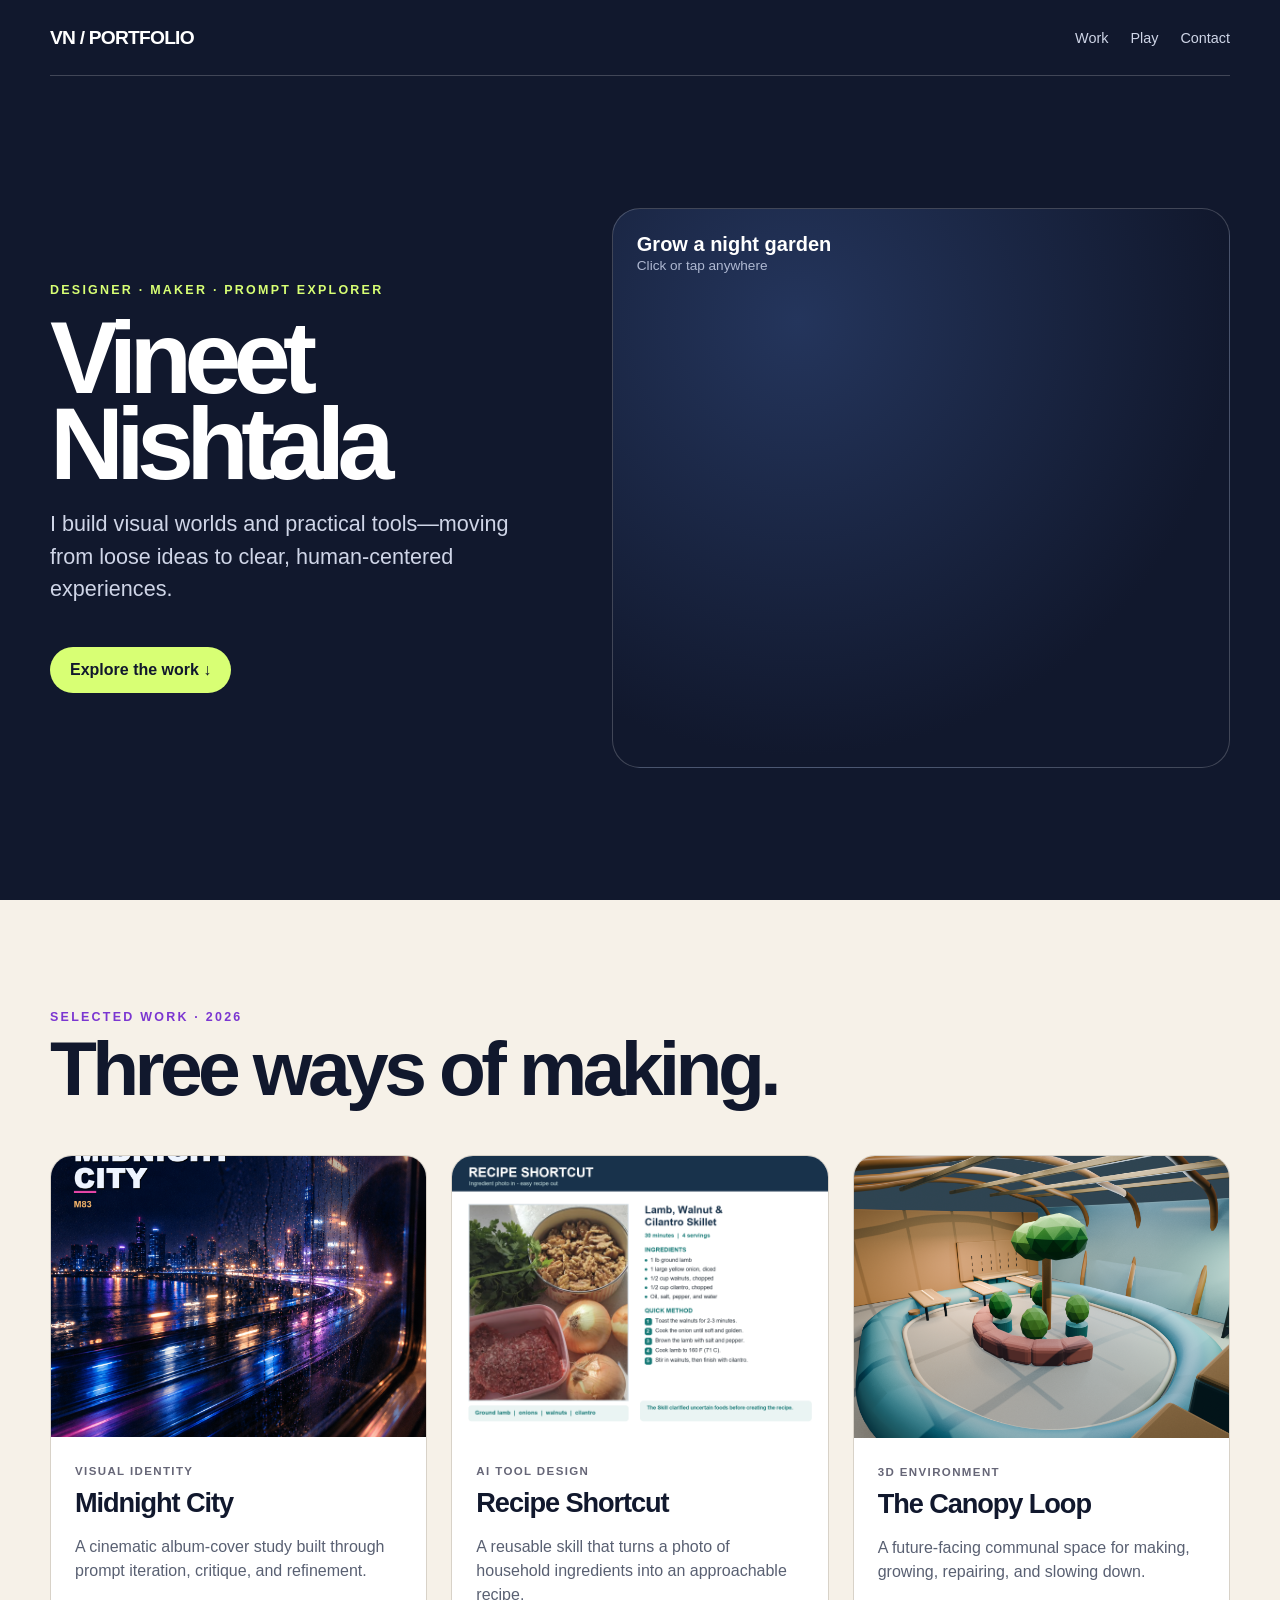
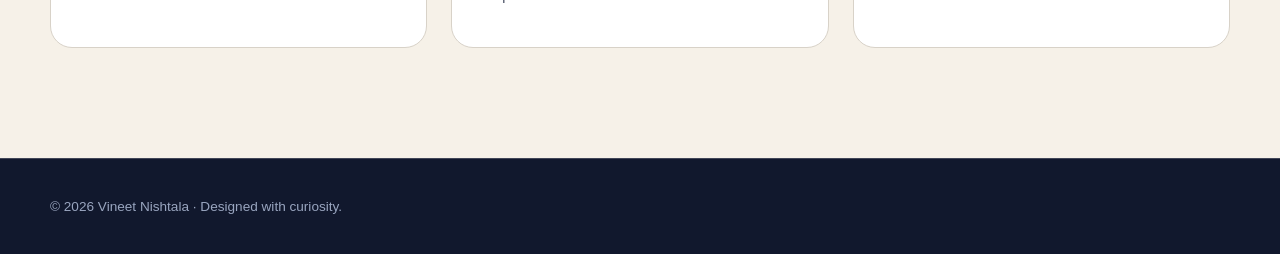
==== index.html @ fb7e88f9 "Build design portfolio" ====
<!doctype html><html lang="en"><head><meta charset="utf-8"><meta name="viewport" content="width=device-width,initial-scale=1"><meta name="description" content="Design portfolio of Vineet Nishtala"><title>Vineet Nishtala — Design Portfolio</title><link rel="stylesheet" href="styles.css"></head><body><header class="wrap nav"><a class="brand" href="index.html">VN / PORTFOLIO</a><nav class="navlinks" aria-label="Main navigation"><a href="#work">Work</a><a href="#play">Play</a><a href="mailto:vineetnishtala@gmail.com">Contact</a></nav></header><main><section class="wrap hero"><div><div class="eyebrow">Designer · Maker · Prompt Explorer</div><h1>Vineet<br>Nishtala</h1><p>I build visual worlds and practical tools—moving from loose ideas to clear, human-centered experiences.</p><a class="button" href="#work">Explore the work ↓</a></div><div id="play" class="draw" role="button" tabindex="0" aria-label="Interactive drawing area. Click or tap to grow colorful flowers."><div class="draw-copy"><strong>Grow a night garden</strong><span id="bloom-count">Click or tap anywhere</span></div></div></section><section id="work" class="section light"><div class="wrap"><div class="section-head"><div><div class="eyebrow" style="color:#7b36d1">Selected work · 2026</div><h2>Three ways of making.</h2></div></div><div class="projects"><a class="card" href="album.html"><img src="assets/album/final-cover.png" alt="Midnight City album cover"><div class="card-body"><span class="tag">Visual identity</span><h3>Midnight City</h3><p>A cinematic album-cover study built through prompt iteration, critique, and refinement.</p></div></a><a class="card" href="recipe.html"><img src="assets/recipe/recipe-shortcut-example.png" alt="Recipe Shortcut example output"><div class="card-body"><span class="tag">AI tool design</span><h3>Recipe Shortcut</h3><p>A reusable skill that turns a photo of household ingredients into an approachable recipe.</p></div></a><a class="card" href="environment.html"><img src="assets/environment/overall.png" alt="The Canopy Loop environment"><div class="card-body"><span class="tag">3D environment</span><h3>The Canopy Loop</h3><p>A future-facing communal space for making, growing, repairing, and slowing down.</p></div></a></div></div></section></main><footer class="footer"><div class="wrap">© 2026 Vineet Nishtala · Designed with curiosity.</div></footer><script src="script.js"></script></body></html>
---- styles.css ----
:root{--ink:#11182d;--paper:#f6f1e8;--lime:#d8ff74;--pink:#ff4fb8;--blue:#65c7ff;--teal:#55d6be;--line:rgba(255,255,255,.2)}*{box-sizing:border-box}html{scroll-behavior:smooth}body{margin:0;background:var(--ink);color:#fff;font-family:Arial,Helvetica,sans-serif}a{color:inherit}.wrap{width:min(1180px,calc(100% - 40px));margin:auto}.nav{height:76px;display:flex;align-items:center;justify-content:space-between;border-bottom:1px solid var(--line)}.brand{font-weight:900;letter-spacing:-.04em;text-decoration:none;font-size:1.2rem}.navlinks{display:flex;gap:22px}.navlinks a{text-decoration:none;color:#cfd5e7;font-size:.9rem}.navlinks a:hover,.navlinks a:focus{color:var(--lime)}.hero{min-height:calc(100vh - 76px);display:grid;grid-template-columns:.9fr 1.1fr;gap:56px;align-items:center;padding:70px 0}.eyebrow{text-transform:uppercase;letter-spacing:.18em;font-size:.78rem;color:var(--lime);font-weight:800}.hero h1,.case-hero h1{font-size:clamp(3.4rem,8vw,7.8rem);line-height:.84;letter-spacing:-.075em;margin:18px 0}.hero p,.lede{font-size:clamp(1rem,2vw,1.35rem);line-height:1.5;color:#cfd5e7;max-width:660px}.button{display:inline-flex;align-items:center;gap:10px;background:var(--lime);color:var(--ink);padding:14px 20px;border-radius:999px;text-decoration:none;font-weight:900;margin-top:20px}.button:hover{transform:translateY(-2px)}.draw{min-height:560px;border:1px solid var(--line);border-radius:28px;position:relative;overflow:hidden;background:radial-gradient(circle at 30% 20%,#24355c,#11182d 70%);touch-action:none;cursor:crosshair}.draw-copy{position:absolute;inset:24px auto auto 24px;z-index:4;pointer-events:none}.draw-copy strong{display:block;font-size:1.25rem}.draw-copy span{color:#aeb8d1;font-size:.85rem}.bloom{position:absolute;width:var(--size);height:var(--size);transform:translate(-50%,-50%);animation:pop .38s cubic-bezier(.2,1.8,.4,1)}.petal{position:absolute;width:42%;height:42%;left:29%;top:29%;background:var(--c);border-radius:var(--radius);transform:rotate(calc(var(--i)*60deg)) translateY(-63%);transform-origin:50% 113%;box-shadow:0 0 18px color-mix(in srgb,var(--c),transparent 35%)}.core{position:absolute;width:28%;height:28%;left:36%;top:36%;background:var(--core);border-radius:50%}@keyframes pop{from{scale:.1;opacity:0}to{scale:1;opacity:1}}.section{padding:110px 0}.section.light{background:var(--paper);color:var(--ink)}.section-head{display:flex;justify-content:space-between;align-items:end;margin-bottom:42px}.section h2{font-size:clamp(2.4rem,6vw,5rem);letter-spacing:-.06em;margin:0}.projects{display:grid;grid-template-columns:repeat(12,1fr);gap:24px}.card{grid-column:span 4;background:#fff;border:1px solid #d8d2c8;border-radius:22px;overflow:hidden;text-decoration:none;color:var(--ink);transition:.25s}.card:hover{transform:translateY(-7px);box-shadow:0 18px 40px #11182d18}.card img{width:100%;aspect-ratio:4/3;object-fit:cover;display:block}.card-body{padding:24px}.tag{font-size:.72rem;text-transform:uppercase;letter-spacing:.12em;font-weight:900;color:#667}.card h3{font-size:1.7rem;letter-spacing:-.04em;margin:8px 0}.card p{color:#596072;line-height:1.5}.case-hero{padding:90px 0 70px}.case-hero h1{font-size:clamp(3.6rem,9vw,8.5rem);max-width:1000px}.meta{display:flex;flex-wrap:wrap;gap:10px;margin-top:28px}.meta span{border:1px solid var(--line);padding:9px 13px;border-radius:999px;color:#cfd5e7}.feature{width:100%;border-radius:26px;display:block;max-height:860px;object-fit:cover}.article{background:var(--paper);color:var(--ink);padding:100px 0}.article-grid{display:grid;grid-template-columns:1fr 2fr;gap:70px;margin-bottom:90px}.article h2{font-size:clamp(2.1rem,5vw,4rem);letter-spacing:-.05em;margin:0}.article p{font-size:1.13rem;line-height:1.75;margin-top:0}.gallery{display:grid;grid-template-columns:repeat(2,1fr);gap:22px}.gallery figure{margin:0}.gallery img{width:100%;border-radius:18px;display:block}.gallery figcaption{font-size:.82rem;color:#6a7080;padding:10px 2px 24px}.download{display:flex;justify-content:space-between;align-items:center;background:var(--ink);color:#fff;border-radius:22px;padding:28px 32px;margin-top:40px}.download a{color:var(--lime);font-weight:900}.footer{padding:40px 0;color:#99a5bf;border-top:1px solid var(--line);font-size:.85rem}@media(max-width:800px){.wrap{width:min(100% - 24px,1180px)}.navlinks{gap:12px}.navlinks a:not(:last-child){display:none}.hero{grid-template-columns:1fr;padding:50px 0}.draw{min-height:430px}.projects{display:block}.card{display:block;margin-bottom:18px}.section{padding:75px 0}.section-head{display:block}.article{padding:70px 0}.article-grid{grid-template-columns:1fr;gap:24px;margin-bottom:65px}.gallery{grid-template-columns:1fr}.case-hero{padding:60px 0 45px}.download{align-items:flex-start;flex-direction:column;gap:12px}}
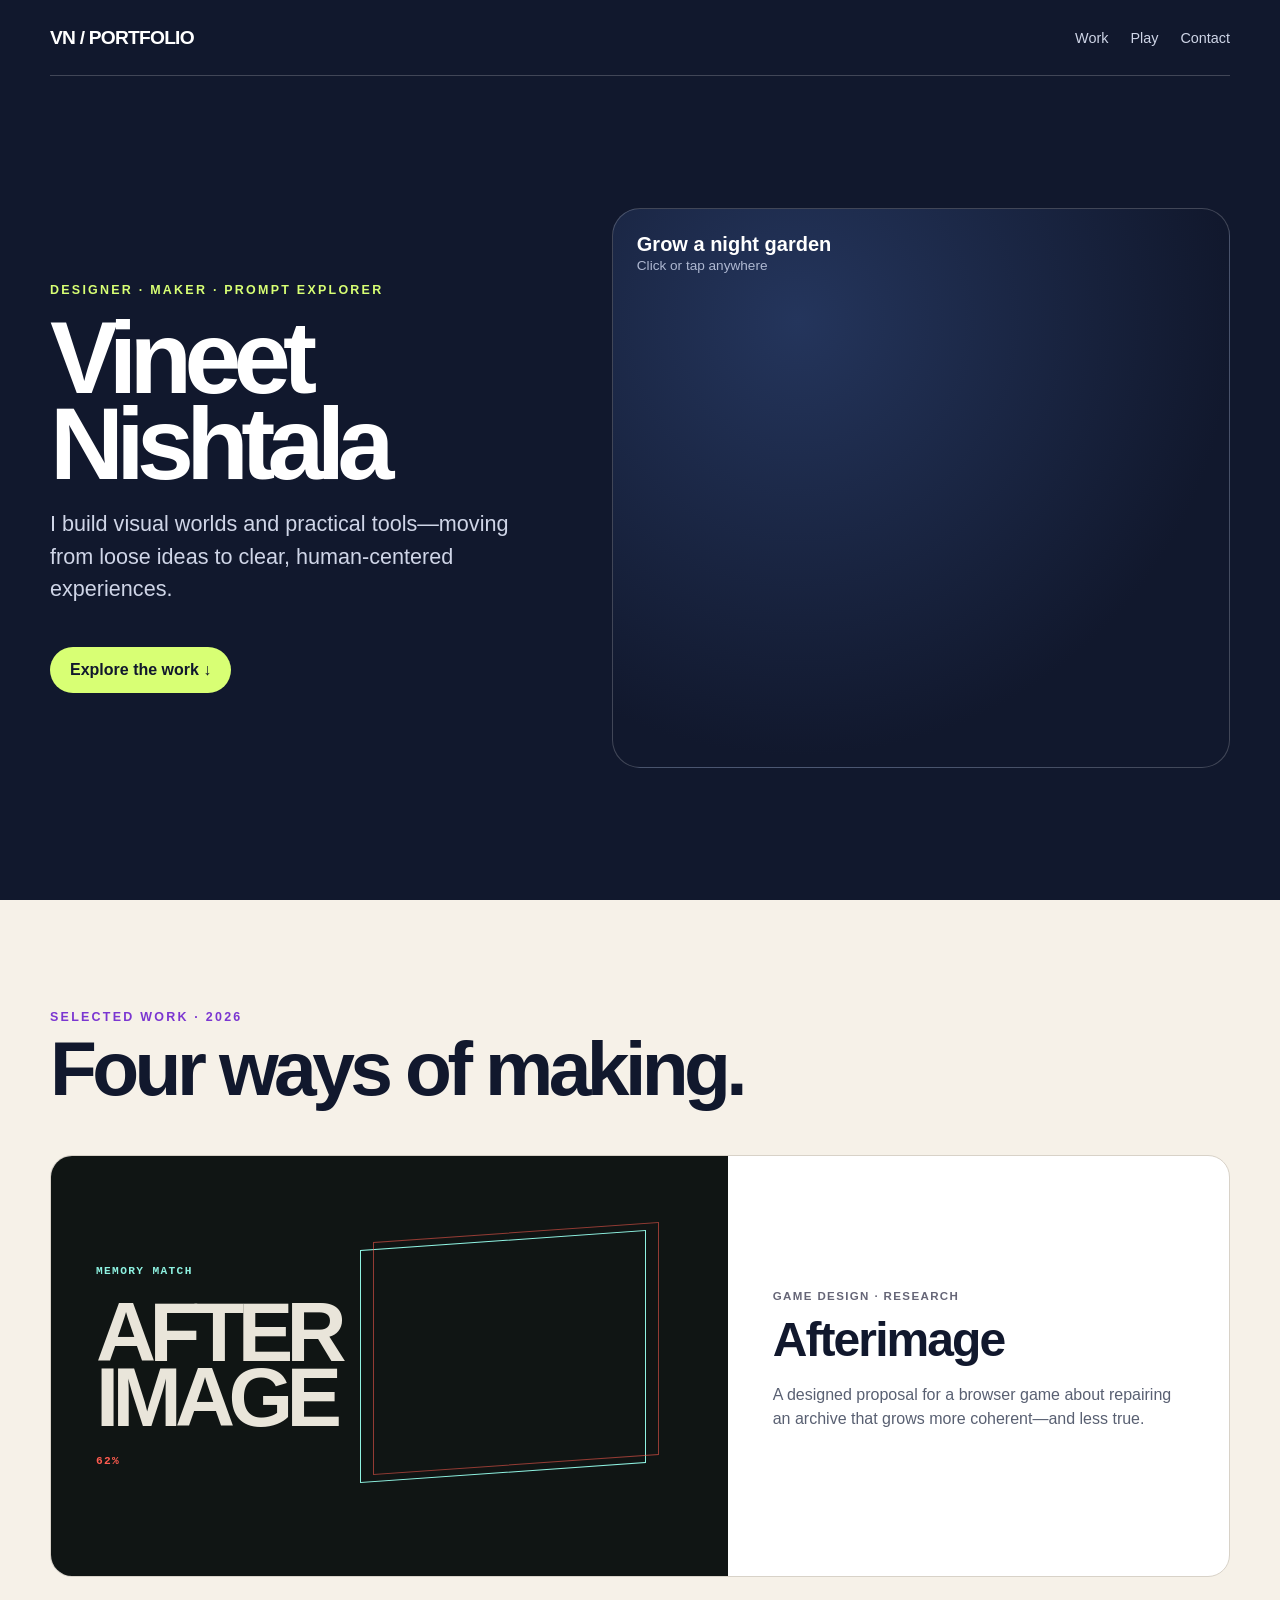
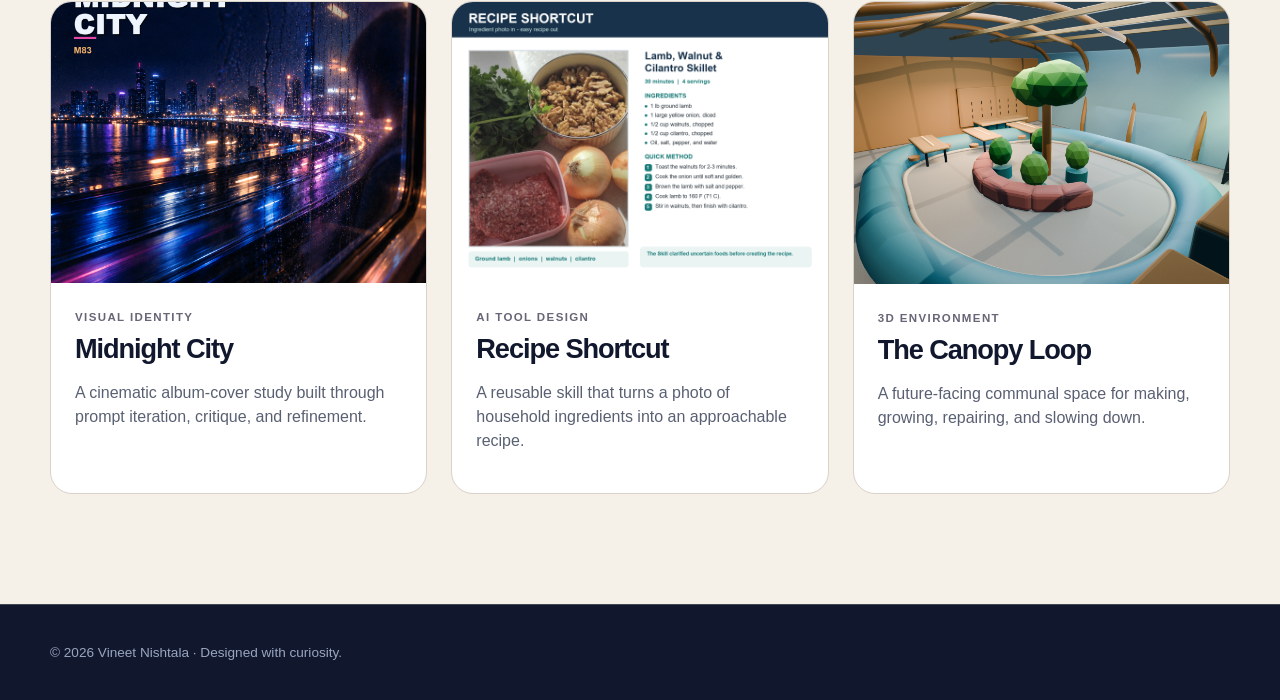
==== commit 023060a6: "Add Afterimage game proposal case study" ====
--- a/index.html
+++ b/index.html
@@ -1 +1,10 @@
-<!doctype html><html lang="en"><head><meta charset="utf-8"><meta name="viewport" content="width=device-width,initial-scale=1"><meta name="description" content="Design portfolio of Vineet Nishtala"><title>Vineet Nishtala — Design Portfolio</title><link rel="stylesheet" href="styles.css"></head><body><header class="wrap nav"><a class="brand" href="index.html">VN / PORTFOLIO</a><nav class="navlinks" aria-label="Main navigation"><a href="#work">Work</a><a href="#play">Play</a><a href="mailto:vineetnishtala@gmail.com">Contact</a></nav></header><main><section class="wrap hero"><div><div class="eyebrow">Designer · Maker · Prompt Explorer</div><h1>Vineet<br>Nishtala</h1><p>I build visual worlds and practical tools—moving from loose ideas to clear, human-centered experiences.</p><a class="button" href="#work">Explore the work ↓</a></div><div id="play" class="draw" role="button" tabindex="0" aria-label="Interactive drawing area. Click or tap to grow colorful flowers."><div class="draw-copy"><strong>Grow a night garden</strong><span id="bloom-count">Click or tap anywhere</span></div></div></section><section id="work" class="section light"><div class="wrap"><div class="section-head"><div><div class="eyebrow" style="color:#7b36d1">Selected work · 2026</div><h2>Three ways of making.</h2></div></div><div class="projects"><a class="card" href="album.html"><img src="assets/album/final-cover.png" alt="Midnight City album cover"><div class="card-body"><span class="tag">Visual identity</span><h3>Midnight City</h3><p>A cinematic album-cover study built through prompt iteration, critique, and refinement.</p></div></a><a class="card" href="recipe.html"><img src="assets/recipe/recipe-shortcut-example.png" alt="Recipe Shortcut example output"><div class="card-body"><span class="tag">AI tool design</span><h3>Recipe Shortcut</h3><p>A reusable skill that turns a photo of household ingredients into an approachable recipe.</p></div></a><a class="card" href="environment.html"><img src="assets/environment/overall.png" alt="The Canopy Loop environment"><div class="card-body"><span class="tag">3D environment</span><h3>The Canopy Loop</h3><p>A future-facing communal space for making, growing, repairing, and slowing down.</p></div></a></div></div></section></main><footer class="footer"><div class="wrap">© 2026 Vineet Nishtala · Designed with curiosity.</div></footer><script src="script.js"></script></body></html>
+<!doctype html>
+<html lang="en"><head><meta charset="utf-8"><meta name="viewport" content="width=device-width,initial-scale=1"><meta name="description" content="Design portfolio of Vineet Nishtala"><title>Vineet Nishtala — Design Portfolio</title><link rel="stylesheet" href="styles.css"><link rel="stylesheet" href="portfolio-extra.css"></head>
+<body><header class="wrap nav"><a class="brand" href="index.html">VN / PORTFOLIO</a><nav class="navlinks" aria-label="Main navigation"><a href="#work">Work</a><a href="#play">Play</a><a href="mailto:vineetnishtala@gmail.com">Contact</a></nav></header>
+<main><section class="wrap hero"><div><div class="eyebrow">Designer · Maker · Prompt Explorer</div><h1>Vineet<br>Nishtala</h1><p>I build visual worlds and practical tools—moving from loose ideas to clear, human-centered experiences.</p><a class="button" href="#work">Explore the work ↓</a></div><div id="play" class="draw" role="button" tabindex="0" aria-label="Interactive drawing area. Click or tap to grow colorful flowers."><div class="draw-copy"><strong>Grow a night garden</strong><span id="bloom-count">Click or tap anywhere</span></div></div></section>
+<section id="work" class="section light"><div class="wrap"><div class="section-head"><div><div class="eyebrow" style="color:#7b36d1">Selected work · 2026</div><h2>Four ways of making.</h2></div></div><div class="projects">
+<a class="card featured-card" href="proposal.html"><div class="proposal-thumb" role="img" aria-label="Afterimage game proposal preview"><span>MEMORY MATCH</span><b>AFTER<br>IMAGE</b><i>62%</i></div><div class="card-body"><span class="tag">Game design · Research</span><h3>Afterimage</h3><p>A designed proposal for a browser game about repairing an archive that grows more coherent—and less true.</p></div></a>
+<a class="card" href="album.html"><img src="assets/album/final-cover.png" alt="Midnight City album cover"><div class="card-body"><span class="tag">Visual identity</span><h3>Midnight City</h3><p>A cinematic album-cover study built through prompt iteration, critique, and refinement.</p></div></a>
+<a class="card" href="recipe.html"><img src="assets/recipe/recipe-shortcut-example.png" alt="Recipe Shortcut example output"><div class="card-body"><span class="tag">AI tool design</span><h3>Recipe Shortcut</h3><p>A reusable skill that turns a photo of household ingredients into an approachable recipe.</p></div></a>
+<a class="card" href="environment.html"><img src="assets/environment/overall.png" alt="The Canopy Loop environment"><div class="card-body"><span class="tag">3D environment</span><h3>The Canopy Loop</h3><p>A future-facing communal space for making, growing, repairing, and slowing down.</p></div></a>
+</div></div></section></main><footer class="footer"><div class="wrap">© 2026 Vineet Nishtala · Designed with curiosity.</div></footer><script src="script.js"></script></body></html>
--- a/portfolio-extra.css
+++ b/portfolio-extra.css
@@ -0,0 +1 @@
+.featured-card{grid-column:span 12;display:grid;grid-template-columns:1.35fr 1fr}.featured-card .card-body{align-self:center;padding:45px}.featured-card h3{font-size:3rem}.proposal-thumb{min-height:420px;background:#101514;color:#e9e5da;display:flex;flex-direction:column;justify-content:center;padding:45px;position:relative;overflow:hidden}.proposal-thumb:before,.proposal-thumb:after{content:"";position:absolute;width:42%;height:55%;border:1px solid #8ef2e1;right:12%;top:20%;transform:skewY(-4deg)}.proposal-thumb:after{border-color:#ff5b4f;transform:translate(13px,-8px) skewY(-4deg);opacity:.55}.proposal-thumb span,.proposal-thumb i{font:700 .7rem monospace;letter-spacing:.12em;color:#8ef2e1}.proposal-thumb b{font-size:5.2rem;line-height:.78;letter-spacing:-.08em;z-index:1;margin:24px 0}.proposal-thumb i{color:#ff5b4f;font-style:normal}@media(max-width:800px){.featured-card{display:block}.featured-card .card-body{padding:24px}.featured-card h3{font-size:1.7rem}.proposal-thumb{min-height:330px;padding:28px}.proposal-thumb b{font-size:4rem}}
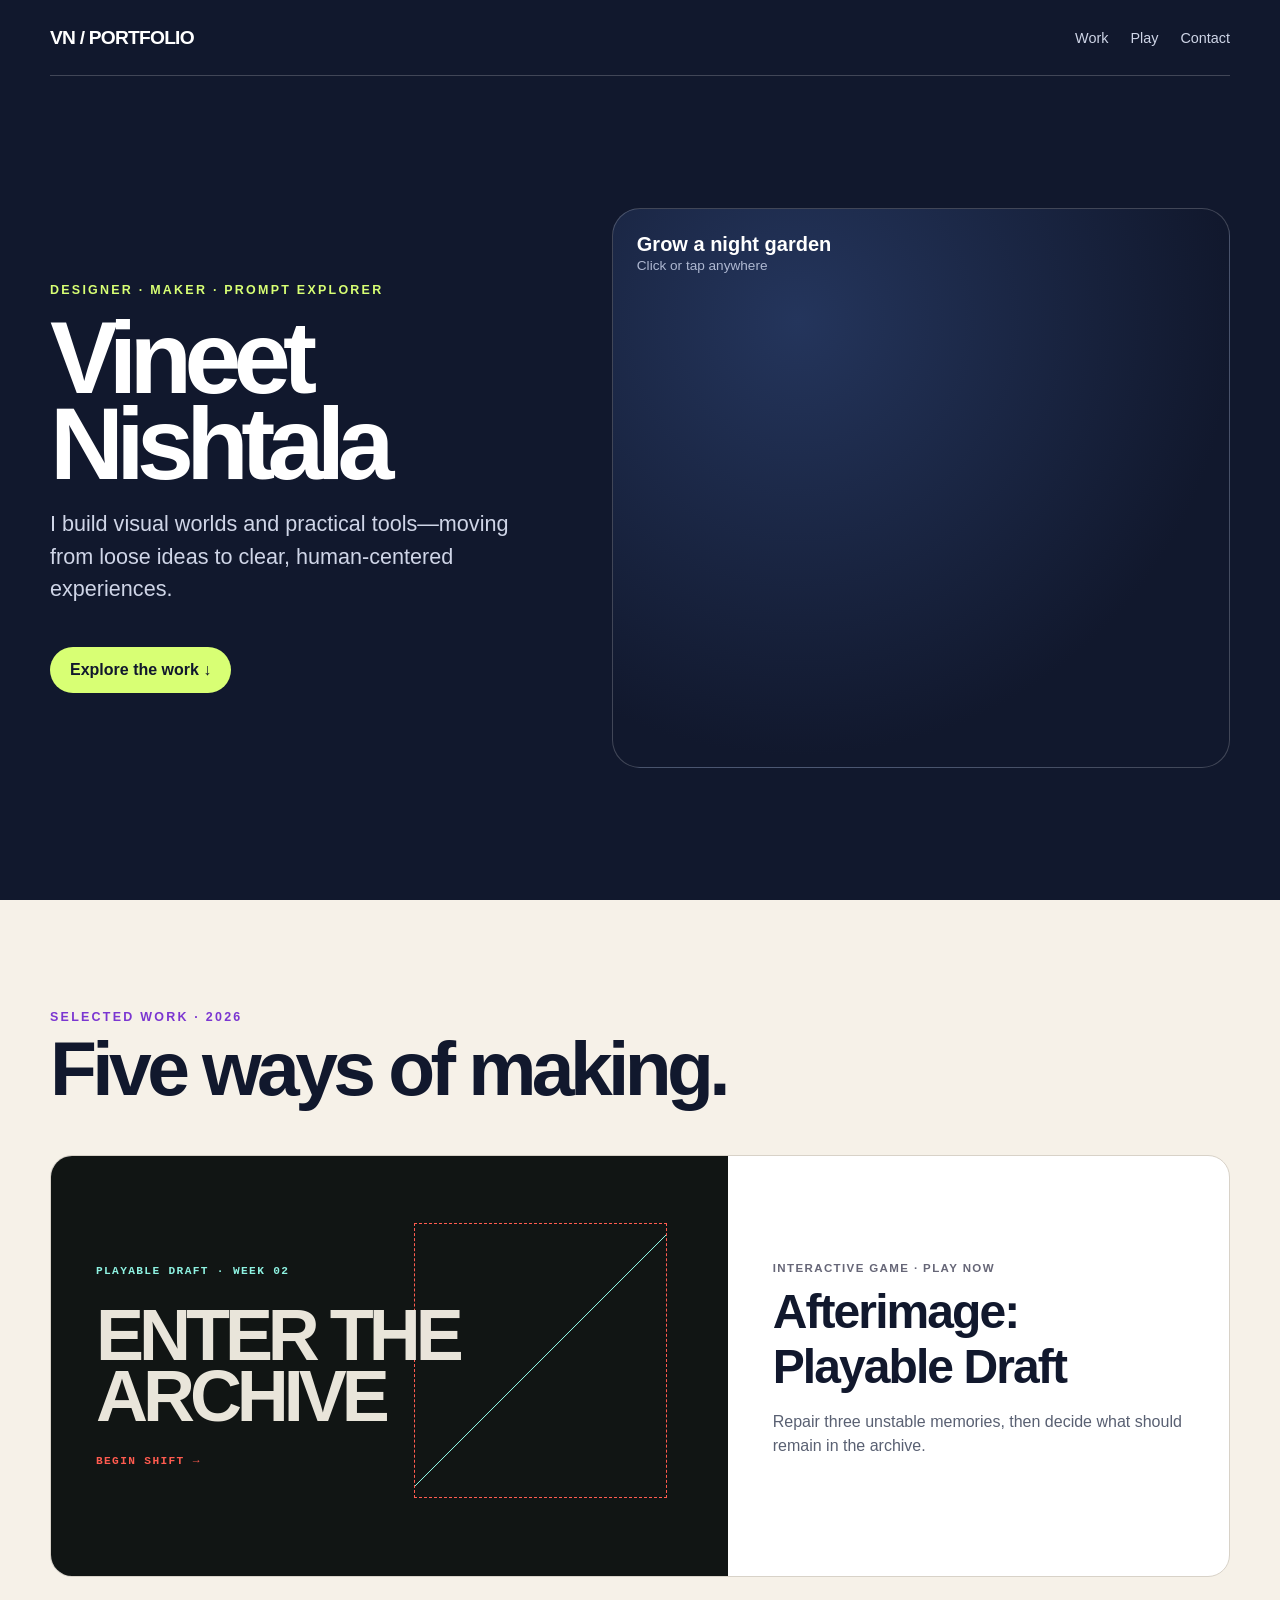
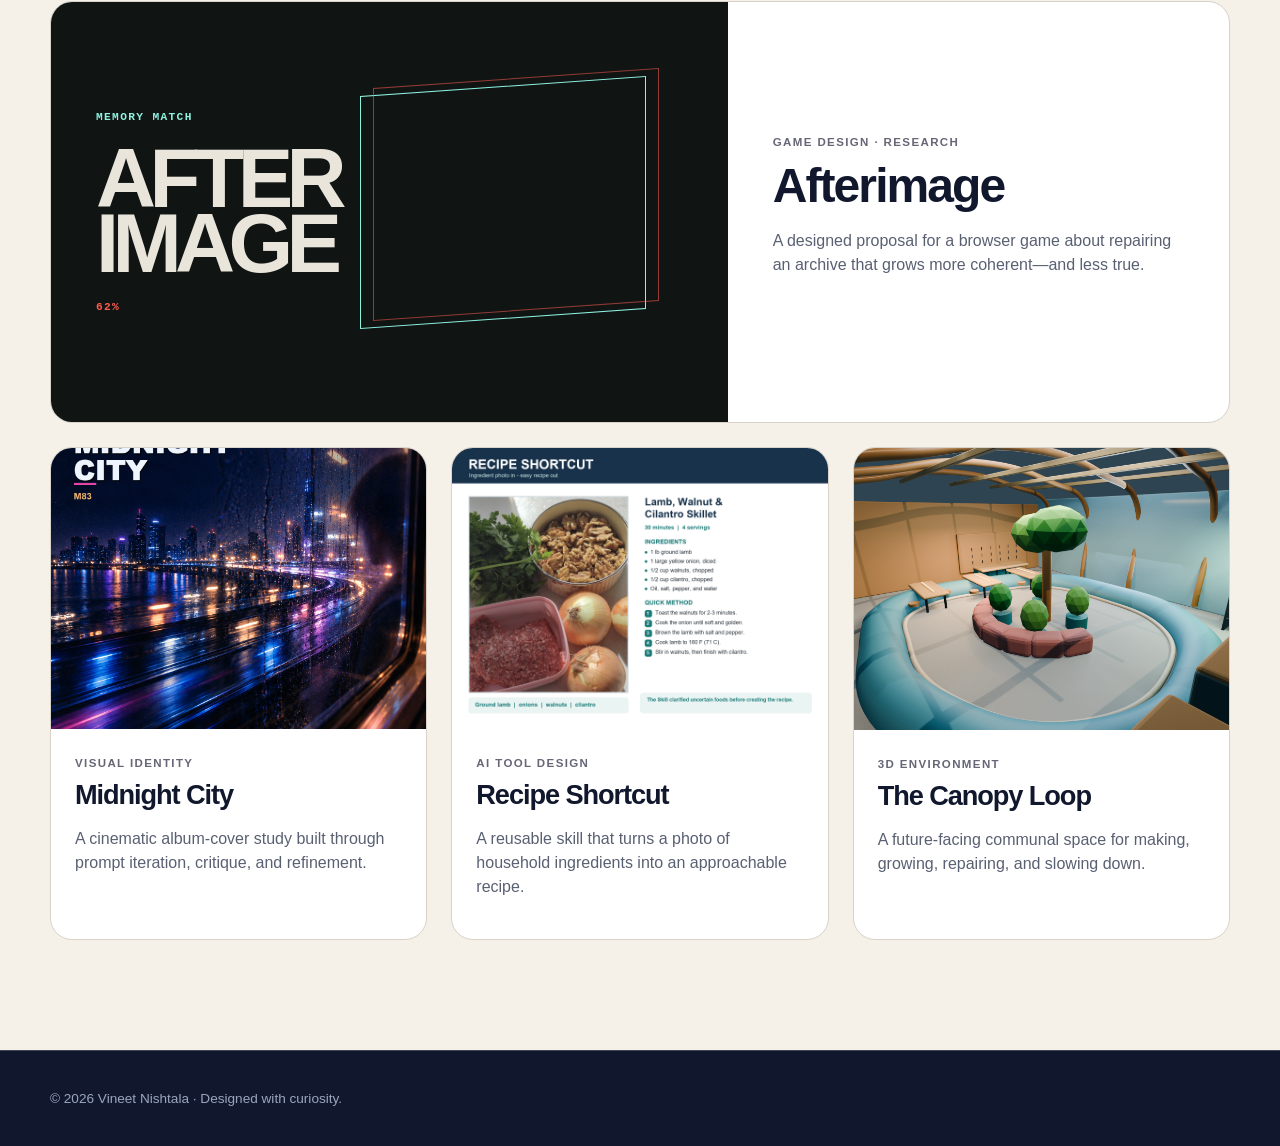
==== commit 9c98973b: "Publish Afterimage playable game draft" ====
--- a/index.html
+++ b/index.html
@@ -2,7 +2,8 @@
 <html lang="en"><head><meta charset="utf-8"><meta name="viewport" content="width=device-width,initial-scale=1"><meta name="description" content="Design portfolio of Vineet Nishtala"><title>Vineet Nishtala — Design Portfolio</title><link rel="stylesheet" href="styles.css"><link rel="stylesheet" href="portfolio-extra.css"></head>
 <body><header class="wrap nav"><a class="brand" href="index.html">VN / PORTFOLIO</a><nav class="navlinks" aria-label="Main navigation"><a href="#work">Work</a><a href="#play">Play</a><a href="mailto:vineetnishtala@gmail.com">Contact</a></nav></header>
 <main><section class="wrap hero"><div><div class="eyebrow">Designer · Maker · Prompt Explorer</div><h1>Vineet<br>Nishtala</h1><p>I build visual worlds and practical tools—moving from loose ideas to clear, human-centered experiences.</p><a class="button" href="#work">Explore the work ↓</a></div><div id="play" class="draw" role="button" tabindex="0" aria-label="Interactive drawing area. Click or tap to grow colorful flowers."><div class="draw-copy"><strong>Grow a night garden</strong><span id="bloom-count">Click or tap anywhere</span></div></div></section>
-<section id="work" class="section light"><div class="wrap"><div class="section-head"><div><div class="eyebrow" style="color:#7b36d1">Selected work · 2026</div><h2>Four ways of making.</h2></div></div><div class="projects">
+<section id="work" class="section light"><div class="wrap"><div class="section-head"><div><div class="eyebrow" style="color:#7b36d1">Selected work · 2026</div><h2>Five ways of making.</h2></div></div><div class="projects">
+<a class="card game-card" href="game.html"><div class="game-thumb" role="img" aria-label="Afterimage playable game preview"><span>PLAYABLE DRAFT · WEEK 02</span><b>ENTER THE<br>ARCHIVE</b><i>BEGIN SHIFT →</i></div><div class="card-body"><span class="tag">Interactive game · Play now</span><h3>Afterimage: Playable Draft</h3><p>Repair three unstable memories, then decide what should remain in the archive.</p></div></a>
 <a class="card featured-card" href="proposal.html"><div class="proposal-thumb" role="img" aria-label="Afterimage game proposal preview"><span>MEMORY MATCH</span><b>AFTER<br>IMAGE</b><i>62%</i></div><div class="card-body"><span class="tag">Game design · Research</span><h3>Afterimage</h3><p>A designed proposal for a browser game about repairing an archive that grows more coherent—and less true.</p></div></a>
 <a class="card" href="album.html"><img src="assets/album/final-cover.png" alt="Midnight City album cover"><div class="card-body"><span class="tag">Visual identity</span><h3>Midnight City</h3><p>A cinematic album-cover study built through prompt iteration, critique, and refinement.</p></div></a>
 <a class="card" href="recipe.html"><img src="assets/recipe/recipe-shortcut-example.png" alt="Recipe Shortcut example output"><div class="card-body"><span class="tag">AI tool design</span><h3>Recipe Shortcut</h3><p>A reusable skill that turns a photo of household ingredients into an approachable recipe.</p></div></a>
--- a/portfolio-extra.css
+++ b/portfolio-extra.css
@@ -1 +1,2 @@
 .featured-card{grid-column:span 12;display:grid;grid-template-columns:1.35fr 1fr}.featured-card .card-body{align-self:center;padding:45px}.featured-card h3{font-size:3rem}.proposal-thumb{min-height:420px;background:#101514;color:#e9e5da;display:flex;flex-direction:column;justify-content:center;padding:45px;position:relative;overflow:hidden}.proposal-thumb:before,.proposal-thumb:after{content:"";position:absolute;width:42%;height:55%;border:1px solid #8ef2e1;right:12%;top:20%;transform:skewY(-4deg)}.proposal-thumb:after{border-color:#ff5b4f;transform:translate(13px,-8px) skewY(-4deg);opacity:.55}.proposal-thumb span,.proposal-thumb i{font:700 .7rem monospace;letter-spacing:.12em;color:#8ef2e1}.proposal-thumb b{font-size:5.2rem;line-height:.78;letter-spacing:-.08em;z-index:1;margin:24px 0}.proposal-thumb i{color:#ff5b4f;font-style:normal}@media(max-width:800px){.featured-card{display:block}.featured-card .card-body{padding:24px}.featured-card h3{font-size:1.7rem}.proposal-thumb{min-height:330px;padding:28px}.proposal-thumb b{font-size:4rem}}
+.game-card{grid-column:span 12;display:grid;grid-template-columns:1.35fr 1fr}.game-card .card-body{align-self:center;padding:45px}.game-card h3{font-size:3rem}.game-thumb{min-height:420px;background:#111514;color:#e9e5da;display:flex;flex-direction:column;justify-content:center;padding:45px;position:relative;overflow:hidden}.game-thumb:before{content:"";position:absolute;right:9%;top:16%;width:37%;height:65%;border:1px dashed #ff5b4f;background:linear-gradient(135deg,transparent 49.8%,#8ef2e1 50%,transparent 50.2%)}.game-thumb span,.game-thumb i{font:700 .7rem monospace;letter-spacing:.12em;color:#8ef2e1}.game-thumb b{font-size:4.5rem;line-height:.85;letter-spacing:-.07em;z-index:1;margin:28px 0}.game-thumb i{font-style:normal;color:#ff5b4f}@media(max-width:800px){.game-card{display:block}.game-card .card-body{padding:24px}.game-card h3{font-size:1.7rem}.game-thumb{min-height:330px;padding:28px}.game-thumb b{font-size:3.5rem}}
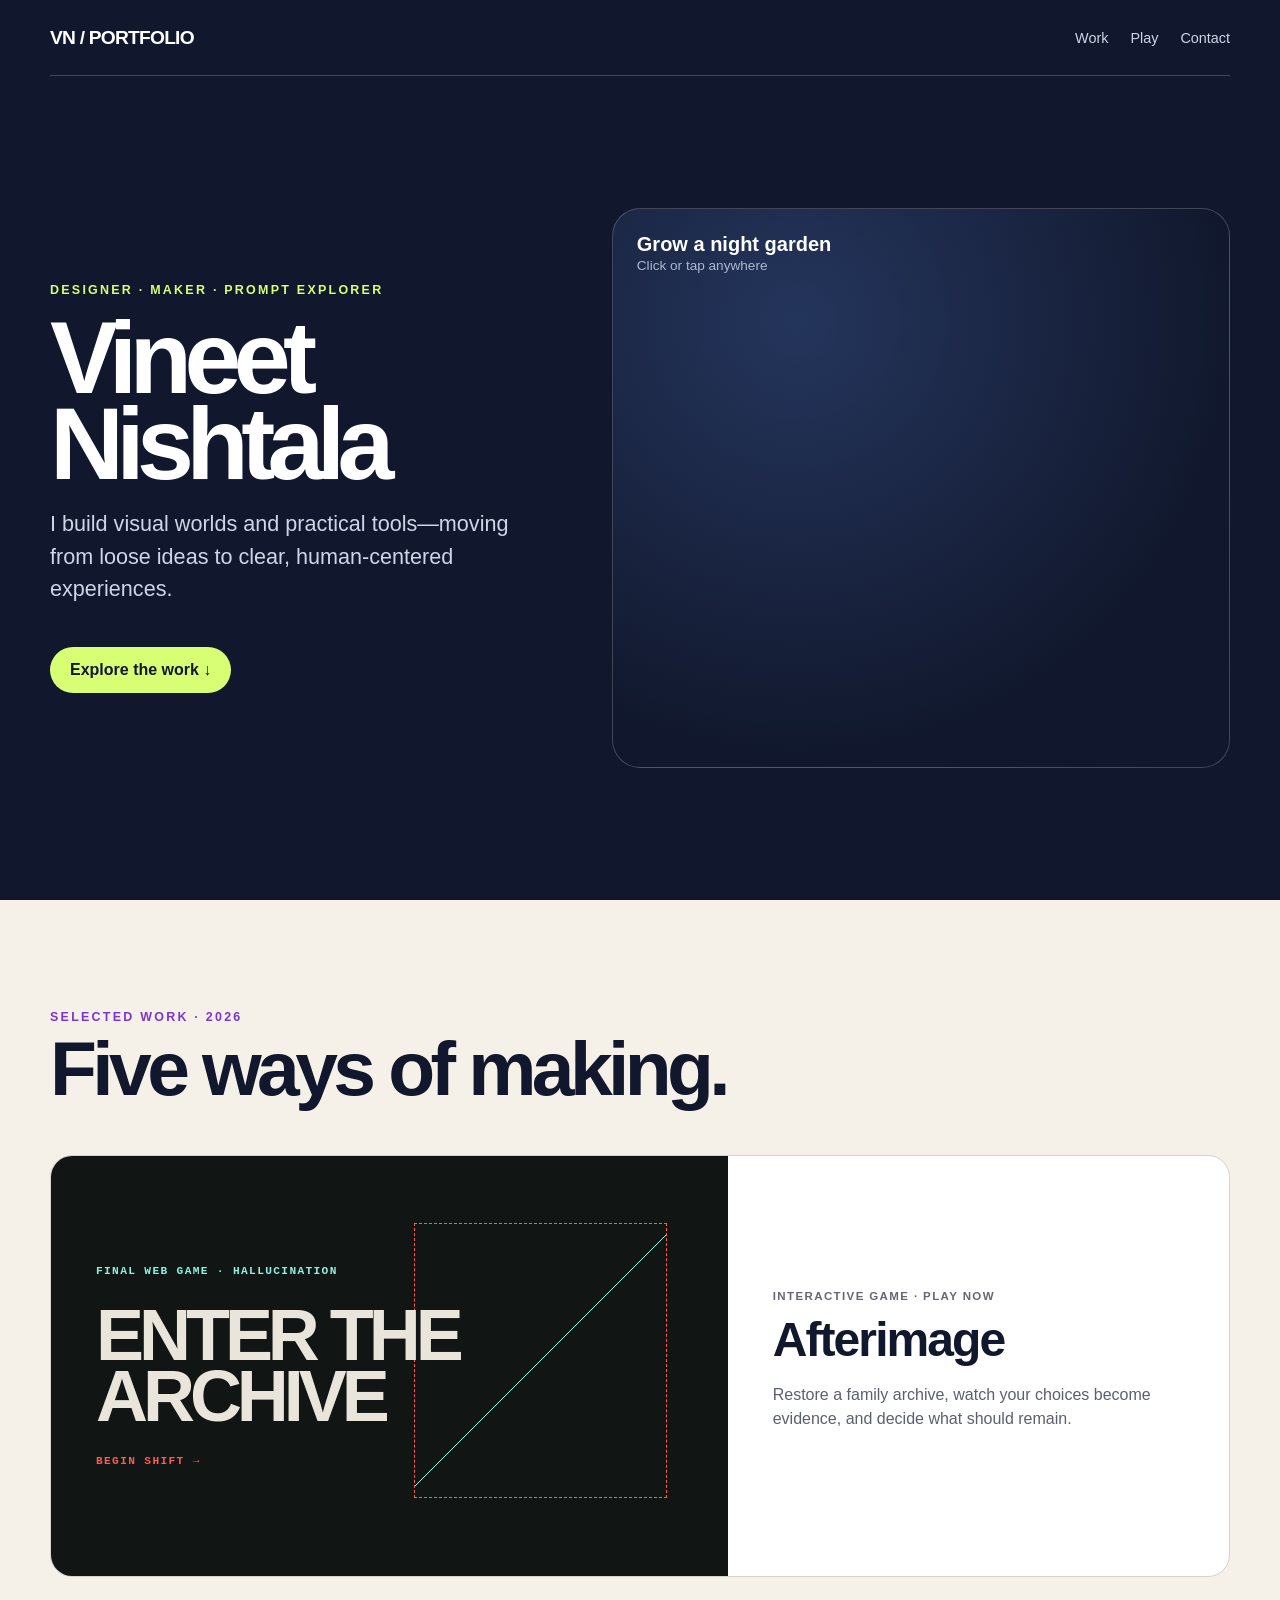
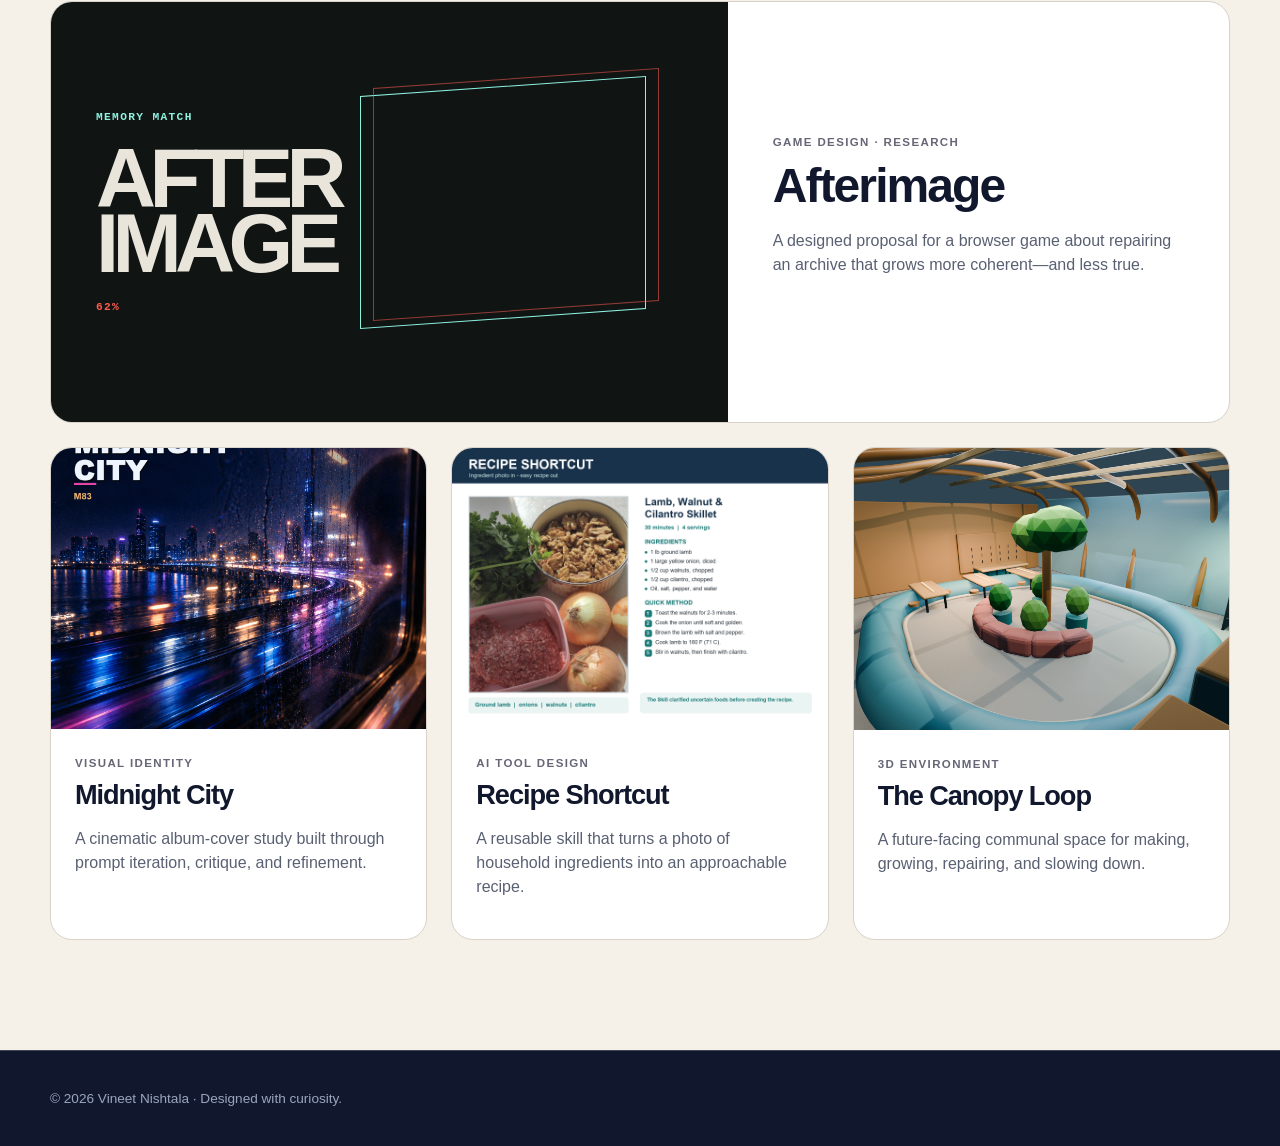
==== commit 7d264125: "Refine Afterimage into final web game" ====
--- a/index.html
+++ b/index.html
@@ -3,7 +3,7 @@
 <body><header class="wrap nav"><a class="brand" href="index.html">VN / PORTFOLIO</a><nav class="navlinks" aria-label="Main navigation"><a href="#work">Work</a><a href="#play">Play</a><a href="mailto:vineetnishtala@gmail.com">Contact</a></nav></header>
 <main><section class="wrap hero"><div><div class="eyebrow">Designer · Maker · Prompt Explorer</div><h1>Vineet<br>Nishtala</h1><p>I build visual worlds and practical tools—moving from loose ideas to clear, human-centered experiences.</p><a class="button" href="#work">Explore the work ↓</a></div><div id="play" class="draw" role="button" tabindex="0" aria-label="Interactive drawing area. Click or tap to grow colorful flowers."><div class="draw-copy"><strong>Grow a night garden</strong><span id="bloom-count">Click or tap anywhere</span></div></div></section>
 <section id="work" class="section light"><div class="wrap"><div class="section-head"><div><div class="eyebrow" style="color:#7b36d1">Selected work · 2026</div><h2>Five ways of making.</h2></div></div><div class="projects">
-<a class="card game-card" href="game.html"><div class="game-thumb" role="img" aria-label="Afterimage playable game preview"><span>PLAYABLE DRAFT · WEEK 02</span><b>ENTER THE<br>ARCHIVE</b><i>BEGIN SHIFT →</i></div><div class="card-body"><span class="tag">Interactive game · Play now</span><h3>Afterimage: Playable Draft</h3><p>Repair three unstable memories, then decide what should remain in the archive.</p></div></a>
+<a class="card game-card" href="game.html"><div class="game-thumb" role="img" aria-label="Afterimage web game preview"><span>FINAL WEB GAME · HALLUCINATION</span><b>ENTER THE<br>ARCHIVE</b><i>BEGIN SHIFT →</i></div><div class="card-body"><span class="tag">Interactive game · Play now</span><h3>Afterimage</h3><p>Restore a family archive, watch your choices become evidence, and decide what should remain.</p></div></a>
 <a class="card featured-card" href="proposal.html"><div class="proposal-thumb" role="img" aria-label="Afterimage game proposal preview"><span>MEMORY MATCH</span><b>AFTER<br>IMAGE</b><i>62%</i></div><div class="card-body"><span class="tag">Game design · Research</span><h3>Afterimage</h3><p>A designed proposal for a browser game about repairing an archive that grows more coherent—and less true.</p></div></a>
 <a class="card" href="album.html"><img src="assets/album/final-cover.png" alt="Midnight City album cover"><div class="card-body"><span class="tag">Visual identity</span><h3>Midnight City</h3><p>A cinematic album-cover study built through prompt iteration, critique, and refinement.</p></div></a>
 <a class="card" href="recipe.html"><img src="assets/recipe/recipe-shortcut-example.png" alt="Recipe Shortcut example output"><div class="card-body"><span class="tag">AI tool design</span><h3>Recipe Shortcut</h3><p>A reusable skill that turns a photo of household ingredients into an approachable recipe.</p></div></a>
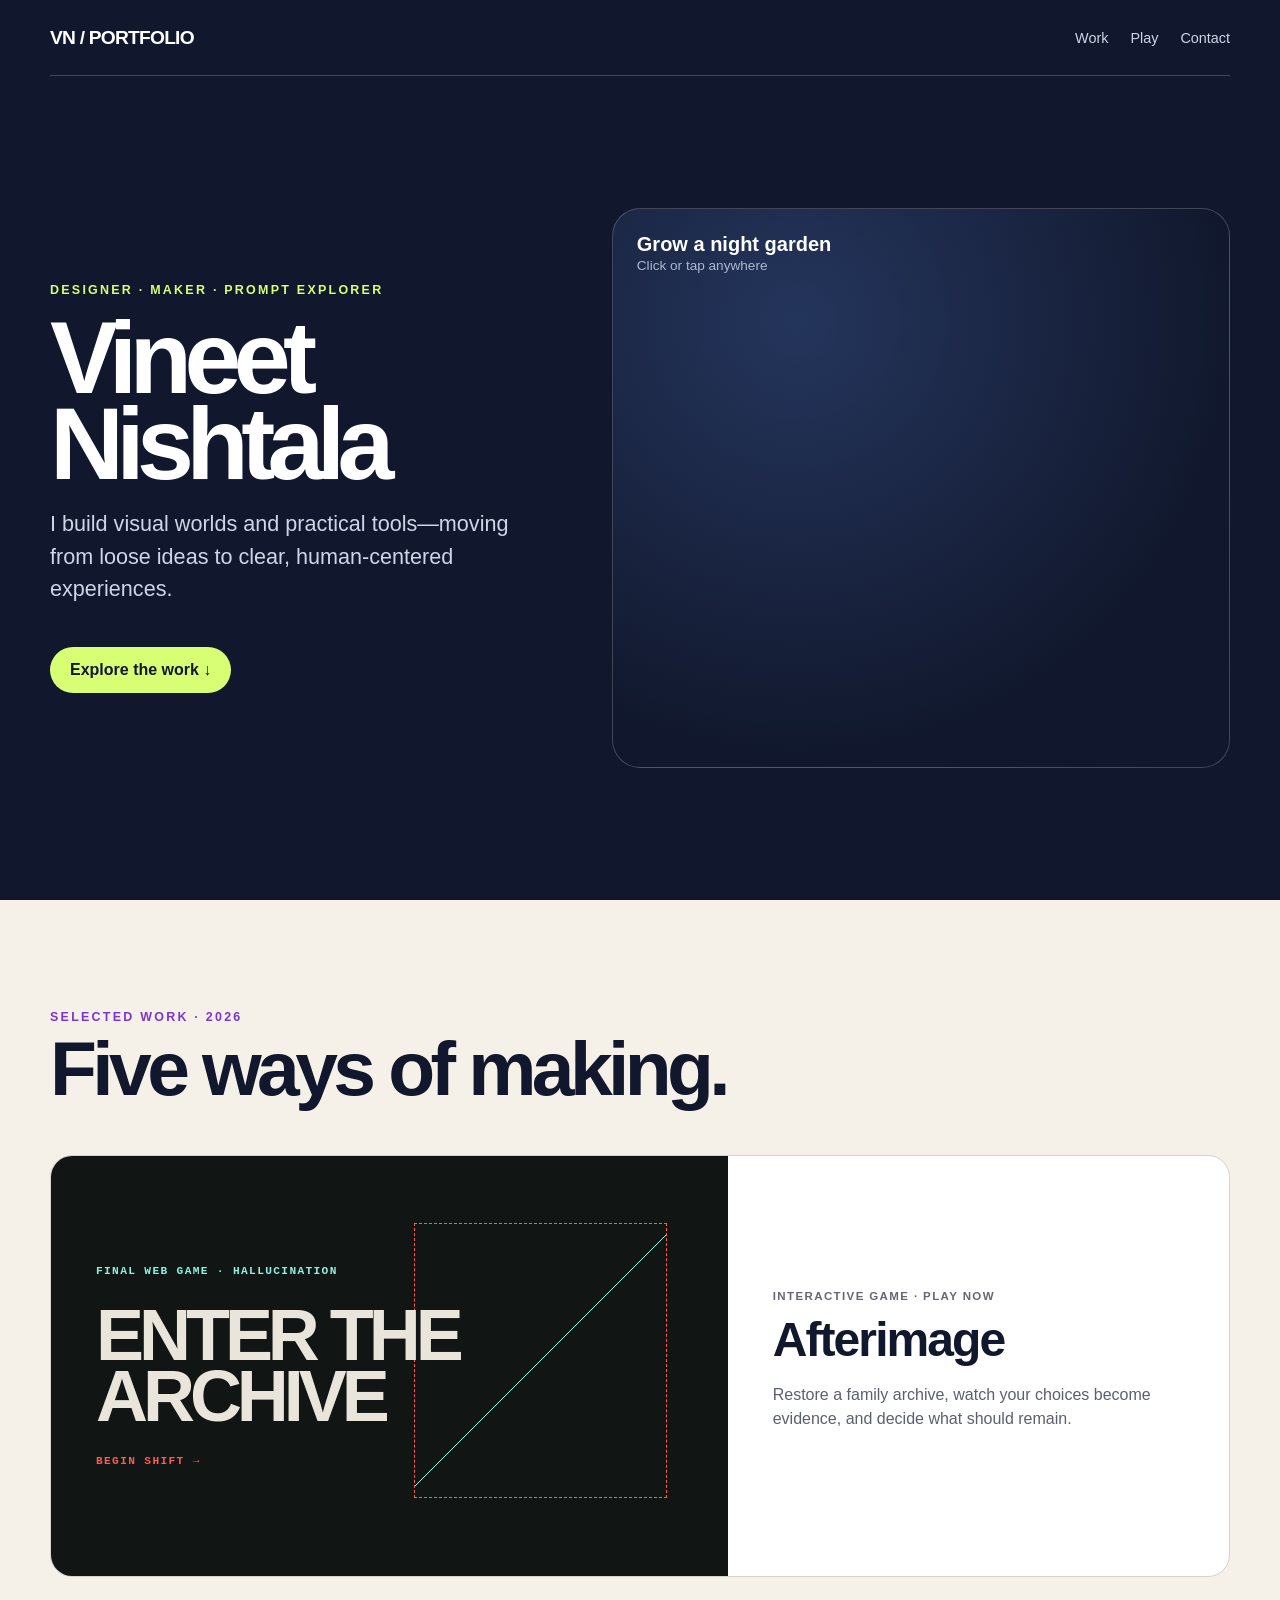
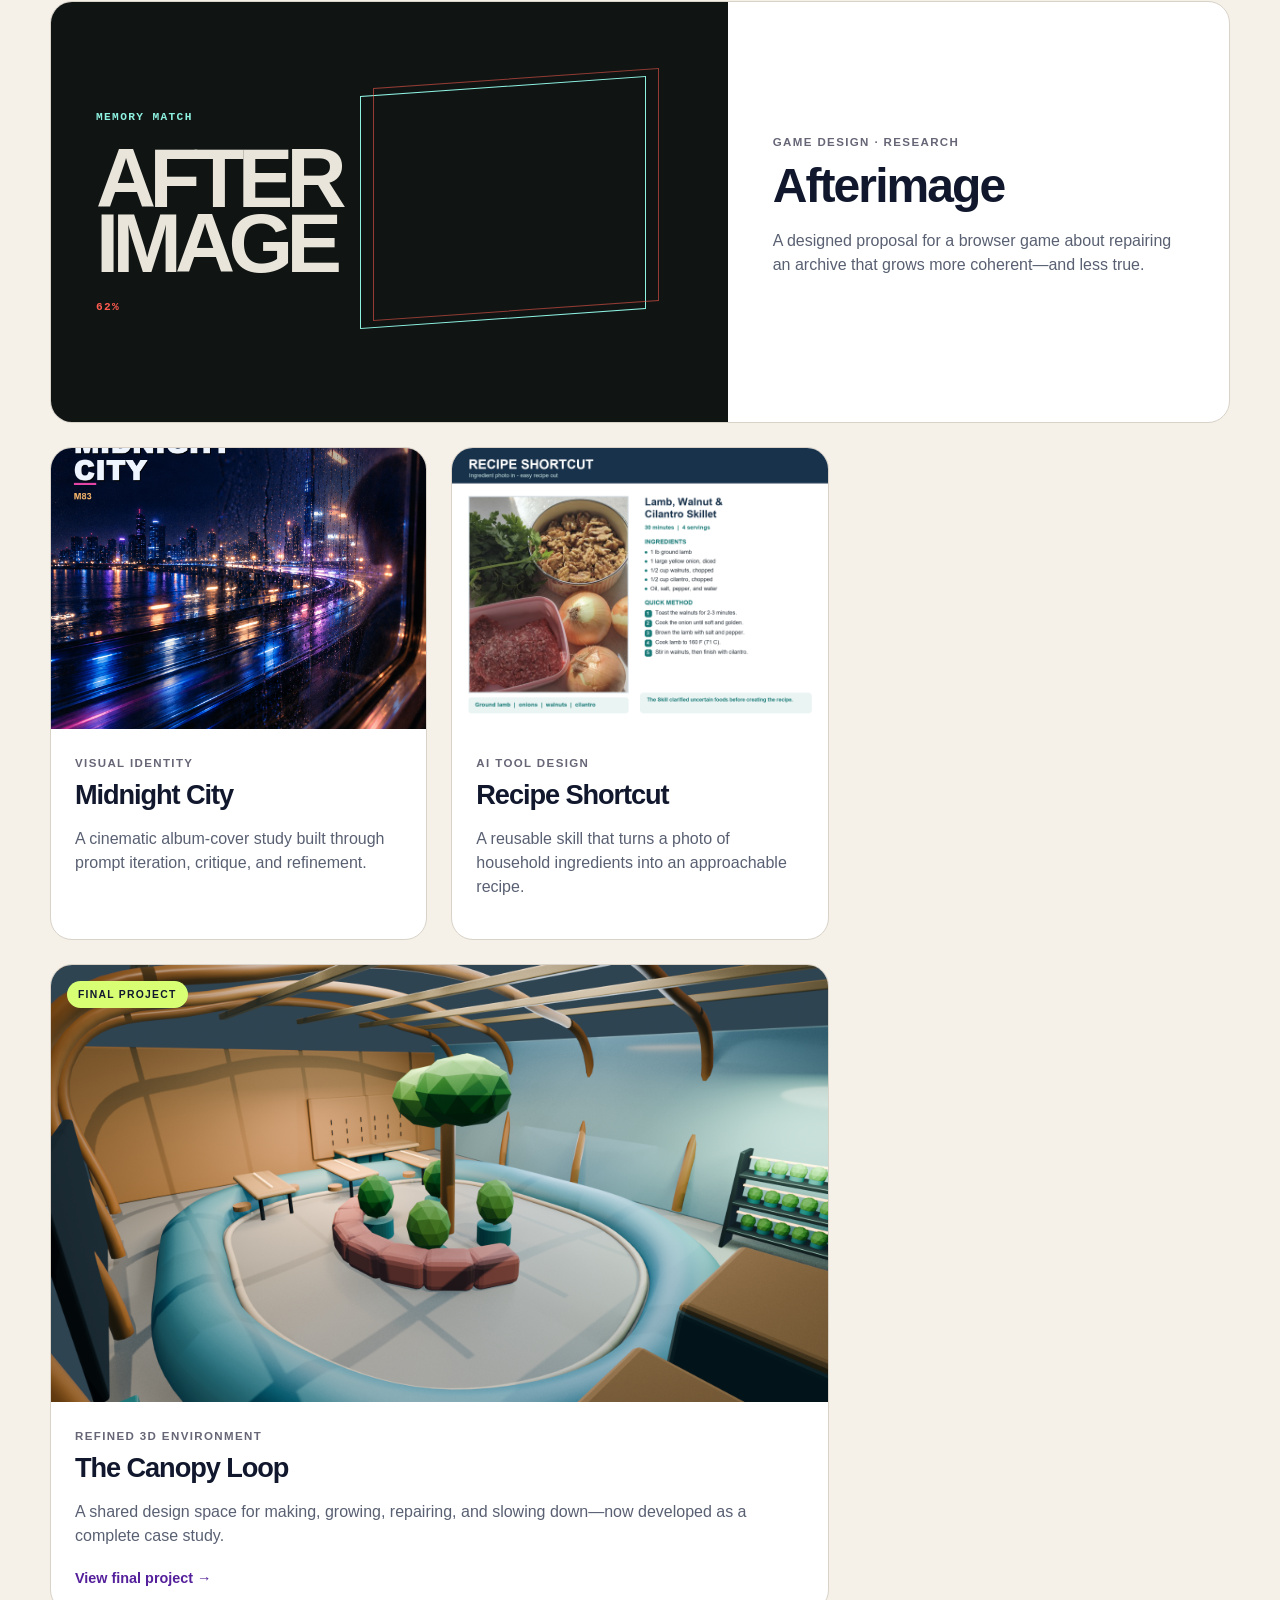
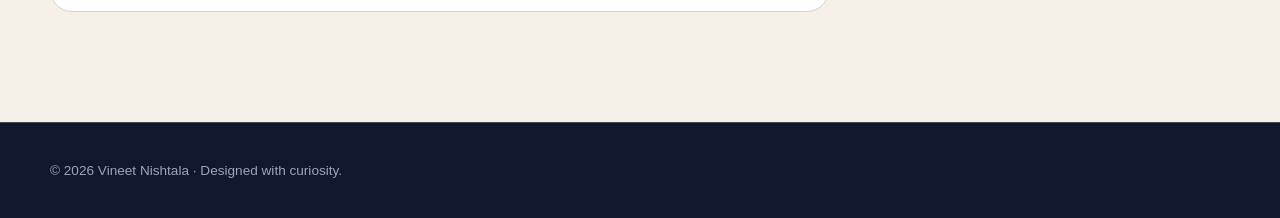
==== commit a8d29bab: "Refine Canopy Loop final project case study" ====
--- a/index.html
+++ b/index.html
@@ -7,5 +7,5 @@
 <a class="card featured-card" href="proposal.html"><div class="proposal-thumb" role="img" aria-label="Afterimage game proposal preview"><span>MEMORY MATCH</span><b>AFTER<br>IMAGE</b><i>62%</i></div><div class="card-body"><span class="tag">Game design · Research</span><h3>Afterimage</h3><p>A designed proposal for a browser game about repairing an archive that grows more coherent—and less true.</p></div></a>
 <a class="card" href="album.html"><img src="assets/album/final-cover.png" alt="Midnight City album cover"><div class="card-body"><span class="tag">Visual identity</span><h3>Midnight City</h3><p>A cinematic album-cover study built through prompt iteration, critique, and refinement.</p></div></a>
 <a class="card" href="recipe.html"><img src="assets/recipe/recipe-shortcut-example.png" alt="Recipe Shortcut example output"><div class="card-body"><span class="tag">AI tool design</span><h3>Recipe Shortcut</h3><p>A reusable skill that turns a photo of household ingredients into an approachable recipe.</p></div></a>
-<a class="card" href="environment.html"><img src="assets/environment/overall.png" alt="The Canopy Loop environment"><div class="card-body"><span class="tag">3D environment</span><h3>The Canopy Loop</h3><p>A future-facing communal space for making, growing, repairing, and slowing down.</p></div></a>
+<a class="card final-project-card" href="environment.html"><div class="card-image-wrap"><img src="assets/environment/overall.png" alt="The Canopy Loop environment"><span class="final-badge">Final project</span></div><div class="card-body"><span class="tag">Refined 3D environment</span><h3>The Canopy Loop</h3><p>A shared design space for making, growing, repairing, and slowing down—now developed as a complete case study.</p><span class="card-link">View final project →</span></div></a>
 </div></div></section></main><footer class="footer"><div class="wrap">© 2026 Vineet Nishtala · Designed with curiosity.</div></footer><script src="script.js"></script></body></html>
--- a/styles.css
+++ b/styles.css
@@ -1 +1,135 @@
-:root{--ink:#11182d;--paper:#f6f1e8;--lime:#d8ff74;--pink:#ff4fb8;--blue:#65c7ff;--teal:#55d6be;--line:rgba(255,255,255,.2)}*{box-sizing:border-box}html{scroll-behavior:smooth}body{margin:0;background:var(--ink);color:#fff;font-family:Arial,Helvetica,sans-serif}a{color:inherit}.wrap{width:min(1180px,calc(100% - 40px));margin:auto}.nav{height:76px;display:flex;align-items:center;justify-content:space-between;border-bottom:1px solid var(--line)}.brand{font-weight:900;letter-spacing:-.04em;text-decoration:none;font-size:1.2rem}.navlinks{display:flex;gap:22px}.navlinks a{text-decoration:none;color:#cfd5e7;font-size:.9rem}.navlinks a:hover,.navlinks a:focus{color:var(--lime)}.hero{min-height:calc(100vh - 76px);display:grid;grid-template-columns:.9fr 1.1fr;gap:56px;align-items:center;padding:70px 0}.eyebrow{text-transform:uppercase;letter-spacing:.18em;font-size:.78rem;color:var(--lime);font-weight:800}.hero h1,.case-hero h1{font-size:clamp(3.4rem,8vw,7.8rem);line-height:.84;letter-spacing:-.075em;margin:18px 0}.hero p,.lede{font-size:clamp(1rem,2vw,1.35rem);line-height:1.5;color:#cfd5e7;max-width:660px}.button{display:inline-flex;align-items:center;gap:10px;background:var(--lime);color:var(--ink);padding:14px 20px;border-radius:999px;text-decoration:none;font-weight:900;margin-top:20px}.button:hover{transform:translateY(-2px)}.draw{min-height:560px;border:1px solid var(--line);border-radius:28px;position:relative;overflow:hidden;background:radial-gradient(circle at 30% 20%,#24355c,#11182d 70%);touch-action:none;cursor:crosshair}.draw-copy{position:absolute;inset:24px auto auto 24px;z-index:4;pointer-events:none}.draw-copy strong{display:block;font-size:1.25rem}.draw-copy span{color:#aeb8d1;font-size:.85rem}.bloom{position:absolute;width:var(--size);height:var(--size);transform:translate(-50%,-50%);animation:pop .38s cubic-bezier(.2,1.8,.4,1)}.petal{position:absolute;width:42%;height:42%;left:29%;top:29%;background:var(--c);border-radius:var(--radius);transform:rotate(calc(var(--i)*60deg)) translateY(-63%);transform-origin:50% 113%;box-shadow:0 0 18px color-mix(in srgb,var(--c),transparent 35%)}.core{position:absolute;width:28%;height:28%;left:36%;top:36%;background:var(--core);border-radius:50%}@keyframes pop{from{scale:.1;opacity:0}to{scale:1;opacity:1}}.section{padding:110px 0}.section.light{background:var(--paper);color:var(--ink)}.section-head{display:flex;justify-content:space-between;align-items:end;margin-bottom:42px}.section h2{font-size:clamp(2.4rem,6vw,5rem);letter-spacing:-.06em;margin:0}.projects{display:grid;grid-template-columns:repeat(12,1fr);gap:24px}.card{grid-column:span 4;background:#fff;border:1px solid #d8d2c8;border-radius:22px;overflow:hidden;text-decoration:none;color:var(--ink);transition:.25s}.card:hover{transform:translateY(-7px);box-shadow:0 18px 40px #11182d18}.card img{width:100%;aspect-ratio:4/3;object-fit:cover;display:block}.card-body{padding:24px}.tag{font-size:.72rem;text-transform:uppercase;letter-spacing:.12em;font-weight:900;color:#667}.card h3{font-size:1.7rem;letter-spacing:-.04em;margin:8px 0}.card p{color:#596072;line-height:1.5}.case-hero{padding:90px 0 70px}.case-hero h1{font-size:clamp(3.6rem,9vw,8.5rem);max-width:1000px}.meta{display:flex;flex-wrap:wrap;gap:10px;margin-top:28px}.meta span{border:1px solid var(--line);padding:9px 13px;border-radius:999px;color:#cfd5e7}.feature{width:100%;border-radius:26px;display:block;max-height:860px;object-fit:cover}.article{background:var(--paper);color:var(--ink);padding:100px 0}.article-grid{display:grid;grid-template-columns:1fr 2fr;gap:70px;margin-bottom:90px}.article h2{font-size:clamp(2.1rem,5vw,4rem);letter-spacing:-.05em;margin:0}.article p{font-size:1.13rem;line-height:1.75;margin-top:0}.gallery{display:grid;grid-template-columns:repeat(2,1fr);gap:22px}.gallery figure{margin:0}.gallery img{width:100%;border-radius:18px;display:block}.gallery figcaption{font-size:.82rem;color:#6a7080;padding:10px 2px 24px}.download{display:flex;justify-content:space-between;align-items:center;background:var(--ink);color:#fff;border-radius:22px;padding:28px 32px;margin-top:40px}.download a{color:var(--lime);font-weight:900}.footer{padding:40px 0;color:#99a5bf;border-top:1px solid var(--line);font-size:.85rem}@media(max-width:800px){.wrap{width:min(100% - 24px,1180px)}.navlinks{gap:12px}.navlinks a:not(:last-child){display:none}.hero{grid-template-columns:1fr;padding:50px 0}.draw{min-height:430px}.projects{display:block}.card{display:block;margin-bottom:18px}.section{padding:75px 0}.section-head{display:block}.article{padding:70px 0}.article-grid{grid-template-columns:1fr;gap:24px;margin-bottom:65px}.gallery{grid-template-columns:1fr}.case-hero{padding:60px 0 45px}.download{align-items:flex-start;flex-direction:column;gap:12px}}
+:root{--ink:#11182d;--paper:#f6f1e8;--lime:#d8ff74;--pink:#ff4fb8;--blue:#65c7ff;--teal:#55d6be;--line:rgba(255,255,255,.2)}
+*{box-sizing:border-box}
+html{scroll-behavior:smooth}
+body{margin:0;background:var(--ink);color:#fff;font-family:Arial,Helvetica,sans-serif}
+a{color:inherit}
+.wrap{width:min(1180px,calc(100% - 40px));margin:auto}
+.nav{height:76px;display:flex;align-items:center;justify-content:space-between;border-bottom:1px solid var(--line)}
+.brand{font-weight:900;letter-spacing:-.04em;text-decoration:none;font-size:1.2rem}
+.navlinks{display:flex;gap:22px}
+.navlinks a{text-decoration:none;color:#cfd5e7;font-size:.9rem}
+.navlinks a:hover,.navlinks a:focus{color:var(--lime)}
+.hero{min-height:calc(100vh - 76px);display:grid;grid-template-columns:.9fr 1.1fr;gap:56px;align-items:center;padding:70px 0}
+.eyebrow{text-transform:uppercase;letter-spacing:.18em;font-size:.78rem;color:var(--lime);font-weight:800}
+.hero h1,.case-hero h1{font-size:clamp(3.4rem,8vw,7.8rem);line-height:.84;letter-spacing:-.075em;margin:18px 0}
+.hero p,.lede{font-size:clamp(1rem,2vw,1.35rem);line-height:1.5;color:#cfd5e7;max-width:660px}
+.button{display:inline-flex;align-items:center;gap:10px;background:var(--lime);color:var(--ink);padding:14px 20px;border-radius:999px;text-decoration:none;font-weight:900;margin-top:20px}
+.button:hover{transform:translateY(-2px)}
+.draw{min-height:560px;border:1px solid var(--line);border-radius:28px;position:relative;overflow:hidden;background:radial-gradient(circle at 30% 20%,#24355c,#11182d 70%);touch-action:none;cursor:crosshair}
+.draw-copy{position:absolute;inset:24px auto auto 24px;z-index:4;pointer-events:none}
+.draw-copy strong{display:block;font-size:1.25rem}
+.draw-copy span{color:#aeb8d1;font-size:.85rem}
+.bloom{position:absolute;width:var(--size);height:var(--size);transform:translate(-50%,-50%);animation:pop .38s cubic-bezier(.2,1.8,.4,1)}
+.petal{position:absolute;width:42%;height:42%;left:29%;top:29%;background:var(--c);border-radius:var(--radius);transform:rotate(calc(var(--i)*60deg)) translateY(-63%);transform-origin:50% 113%;box-shadow:0 0 18px color-mix(in srgb,var(--c),transparent 35%)}
+.core{position:absolute;width:28%;height:28%;left:36%;top:36%;background:var(--core);border-radius:50%}
+@keyframes pop{from{scale:.1;opacity:0}
+to{scale:1;opacity:1}
+}
+.section{padding:110px 0}
+.section.light{background:var(--paper);color:var(--ink)}
+.section-head{display:flex;justify-content:space-between;align-items:end;margin-bottom:42px}
+.section h2{font-size:clamp(2.4rem,6vw,5rem);letter-spacing:-.06em;margin:0}
+.projects{display:grid;grid-template-columns:repeat(12,1fr);gap:24px}
+.card{grid-column:span 4;background:#fff;border:1px solid #d8d2c8;border-radius:22px;overflow:hidden;text-decoration:none;color:var(--ink);transition:.25s}
+.card:hover{transform:translateY(-7px);box-shadow:0 18px 40px #11182d18}
+.card img{width:100%;aspect-ratio:4/3;object-fit:cover;display:block}
+.card-body{padding:24px}
+.tag{font-size:.72rem;text-transform:uppercase;letter-spacing:.12em;font-weight:900;color:#667}
+.card h3{font-size:1.7rem;letter-spacing:-.04em;margin:8px 0}
+.card p{color:#596072;line-height:1.5}
+.case-hero{padding:90px 0 70px}
+.case-hero h1{font-size:clamp(3.6rem,9vw,8.5rem);max-width:1000px}
+.meta{display:flex;flex-wrap:wrap;gap:10px;margin-top:28px}
+.meta span{border:1px solid var(--line);padding:9px 13px;border-radius:999px;color:#cfd5e7}
+.feature{width:100%;border-radius:26px;display:block;max-height:860px;object-fit:cover}
+.article{background:var(--paper);color:var(--ink);padding:100px 0}
+.article-grid{display:grid;grid-template-columns:1fr 2fr;gap:70px;margin-bottom:90px}
+.article h2{font-size:clamp(2.1rem,5vw,4rem);letter-spacing:-.05em;margin:0}
+.article p{font-size:1.13rem;line-height:1.75;margin-top:0}
+.gallery{display:grid;grid-template-columns:repeat(2,1fr);gap:22px}
+.gallery figure{margin:0}
+.gallery img{width:100%;border-radius:18px;display:block}
+.gallery figcaption{font-size:.82rem;color:#6a7080;padding:10px 2px 24px}
+.download{display:flex;justify-content:space-between;align-items:center;background:var(--ink);color:#fff;border-radius:22px;padding:28px 32px;margin-top:40px}
+.download a{color:var(--lime);font-weight:900}
+.footer{padding:40px 0;color:#99a5bf;border-top:1px solid var(--line);font-size:.85rem}
+.card-image-wrap{position:relative}
+.final-badge{position:absolute;top:16px;left:16px;background:var(--lime);color:var(--ink);padding:8px 11px;border-radius:999px;text-transform:uppercase;letter-spacing:.12em;font-size:.65rem;font-weight:900}
+.final-project-card{grid-column:span 8}
+.final-project-card img{aspect-ratio:16/9}
+.card-link{display:inline-block;margin-top:6px;color:#54209b;font-weight:900;font-size:.9rem}
+.environment-page{--env-blue:#c7ecf0}
+.environment-hero{padding-bottom:54px}
+.hero-summary{display:grid;grid-template-columns:minmax(0,1.3fr) minmax(300px,.7fr);gap:80px;align-items:start}
+.project-facts{margin:0;border-top:1px solid var(--line)}
+.project-facts div{display:grid;grid-template-columns:80px 1fr;gap:16px;padding:13px 0;border-bottom:1px solid var(--line)}
+.project-facts dt{color:#8d9ab7;font-size:.72rem;text-transform:uppercase;letter-spacing:.12em;font-weight:800}
+.project-facts dd{margin:0;color:#e8ebf3;font-size:.9rem;line-height:1.4}
+.environment-feature{padding-bottom:90px}
+.environment-feature figure{margin:0}
+.environment-feature figcaption{color:#9ba6bd;font-size:.82rem;padding:12px 3px}
+.environment-article{padding-top:120px}
+.section-number{text-transform:uppercase;letter-spacing:.17em;font-size:.7rem;font-weight:900;color:#7b36d1;margin-bottom:20px}
+.project-intro{padding-bottom:115px;margin-bottom:0;border-bottom:1px solid #d4cec4}
+.prose-large p:first-child{font-size:clamp(1.35rem,2.2vw,1.85rem);line-height:1.5;letter-spacing:-.02em}
+.principles{padding:115px 0;border-bottom:1px solid #d4cec4}
+.principles>h2,.spatial-sequence h2,.process-section h2,.reflection-section h2{font-size:clamp(2.4rem,5vw,4.8rem);max-width:900px}
+.principle-grid{display:grid;grid-template-columns:repeat(3,1fr);gap:24px;margin-top:55px}
+.principle-grid article{background:#fff;border:1px solid #d8d2c8;border-radius:20px;padding:28px}
+.principle-grid article>span{display:inline-grid;place-items:center;width:38px;height:38px;border-radius:50%;background:var(--env-blue);font-size:.72rem;font-weight:900}
+.principle-grid h3{font-size:1.35rem;margin:24px 0 10px;letter-spacing:-.03em}
+.principle-grid p{font-size:.96rem;line-height:1.6;color:#626879;margin:0}
+.spatial-sequence{padding:115px 0;border-bottom:1px solid #d4cec4}
+.sequence-heading{display:flex;align-items:end;justify-content:space-between;gap:40px;margin-bottom:50px}
+.sequence-heading p{max-width:420px;color:#626879}
+.environment-gallery .wide{grid-column:1/-1}
+.environment-gallery img{aspect-ratio:16/10;object-fit:cover;background:#dfe7e7}
+.environment-gallery .wide img{aspect-ratio:16/8}
+.environment-gallery figcaption{font-size:.88rem;line-height:1.5;color:#646a79}
+.environment-gallery figcaption b{color:var(--ink)}
+.process-section{padding:115px 0;border-bottom:1px solid #d4cec4}
+.process-grid{display:grid;grid-template-columns:1fr 1.25fr;gap:80px}
+.change-list{margin-top:38px;border-top:1px solid #c9c2b7}
+.change-list div{display:grid;grid-template-columns:88px 1fr;gap:22px;padding:18px 0;border-bottom:1px solid #c9c2b7}
+.change-list b{text-transform:uppercase;letter-spacing:.12em;font-size:.72rem;color:#7b36d1}
+.change-list span{line-height:1.5;color:#555d6d}
+.reflection-section{display:grid;grid-template-columns:1.25fr .75fr;gap:24px;padding:115px 0 70px}
+.reflection-card,.credit-card{border-radius:24px;padding:38px}
+.reflection-card{background:var(--ink);color:#fff}
+.reflection-card .section-number{color:var(--lime)}
+.reflection-card p{color:#cfd5e7}
+.credit-card{background:#dceff0;border:1px solid #c1d9db}
+.credit-card h3{font-size:1.7rem;letter-spacing:-.04em;margin:0 0 20px}
+.credit-card p{font-size:.96rem;line-height:1.65}
+.process-download{margin-top:0}
+.process-download span{color:#aeb8d1}
+.environment-page .footer{background:var(--ink)}
+@media(max-width:800px){.wrap{width:min(100% - 24px,1180px)}
+.navlinks{gap:12px}
+.navlinks a:not(:last-child){display:none}
+.hero{grid-template-columns:1fr;padding:50px 0}
+.draw{min-height:430px}
+.projects{display:block}
+.card{display:block;margin-bottom:18px}
+.section{padding:75px 0}
+.section-head{display:block}
+.article{padding:70px 0}
+.article-grid{grid-template-columns:1fr;gap:24px;margin-bottom:65px}
+.gallery{grid-template-columns:1fr}
+.case-hero{padding:60px 0 45px}
+.download{align-items:flex-start;flex-direction:column;gap:12px}
+.final-project-card img{aspect-ratio:4/3}
+.hero-summary,.principle-grid,.process-grid,.reflection-section{grid-template-columns:1fr}
+.hero-summary{gap:36px}
+.environment-feature{padding-bottom:55px}
+.environment-article{padding-top:75px}
+.project-intro{padding-bottom:70px}
+.principles,.spatial-sequence,.process-section{padding:75px 0}
+.sequence-heading{display:block;margin-bottom:32px}
+.environment-gallery .wide{grid-column:auto}
+.environment-gallery .wide img,.environment-gallery img{aspect-ratio:4/3}
+.process-grid{gap:28px}
+.reflection-section{padding:75px 0 50px}
+.reflection-card,.credit-card{padding:26px}
+.change-list div{grid-template-columns:72px 1fr;gap:14px}
+}
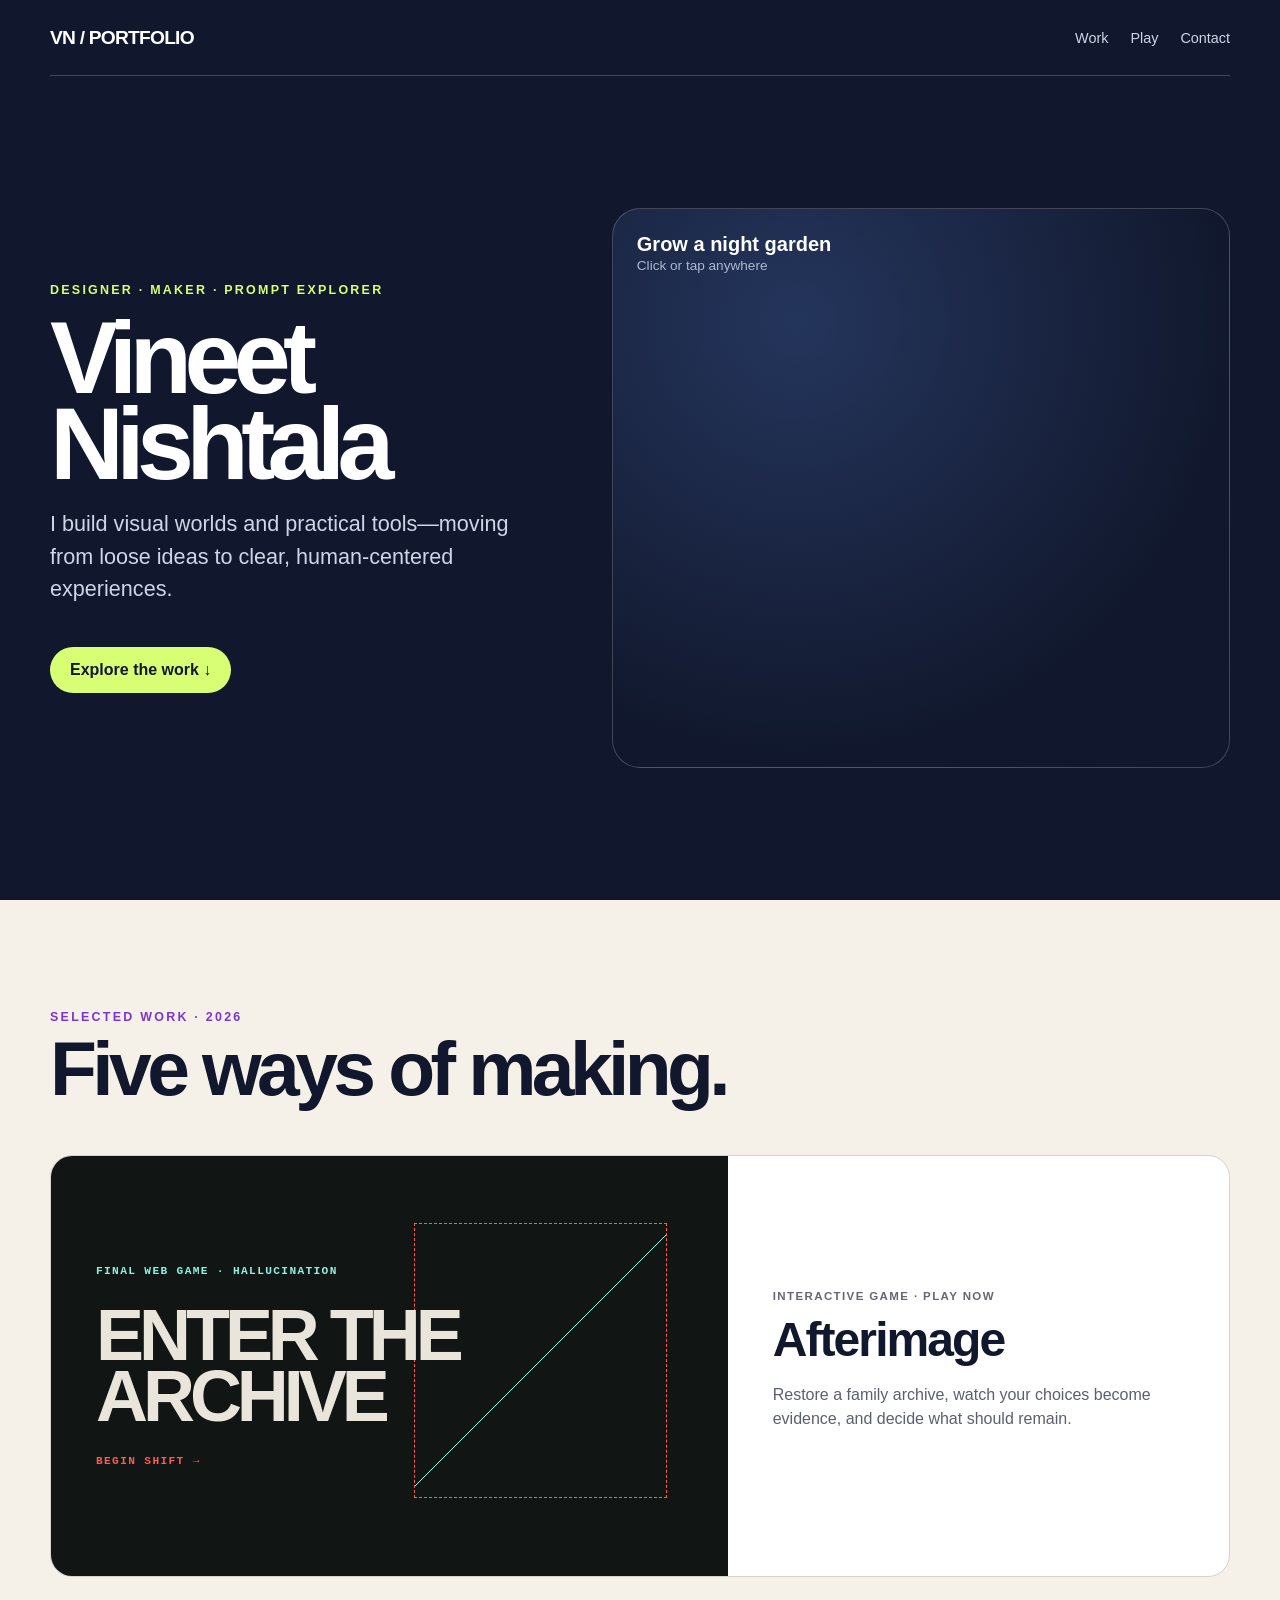
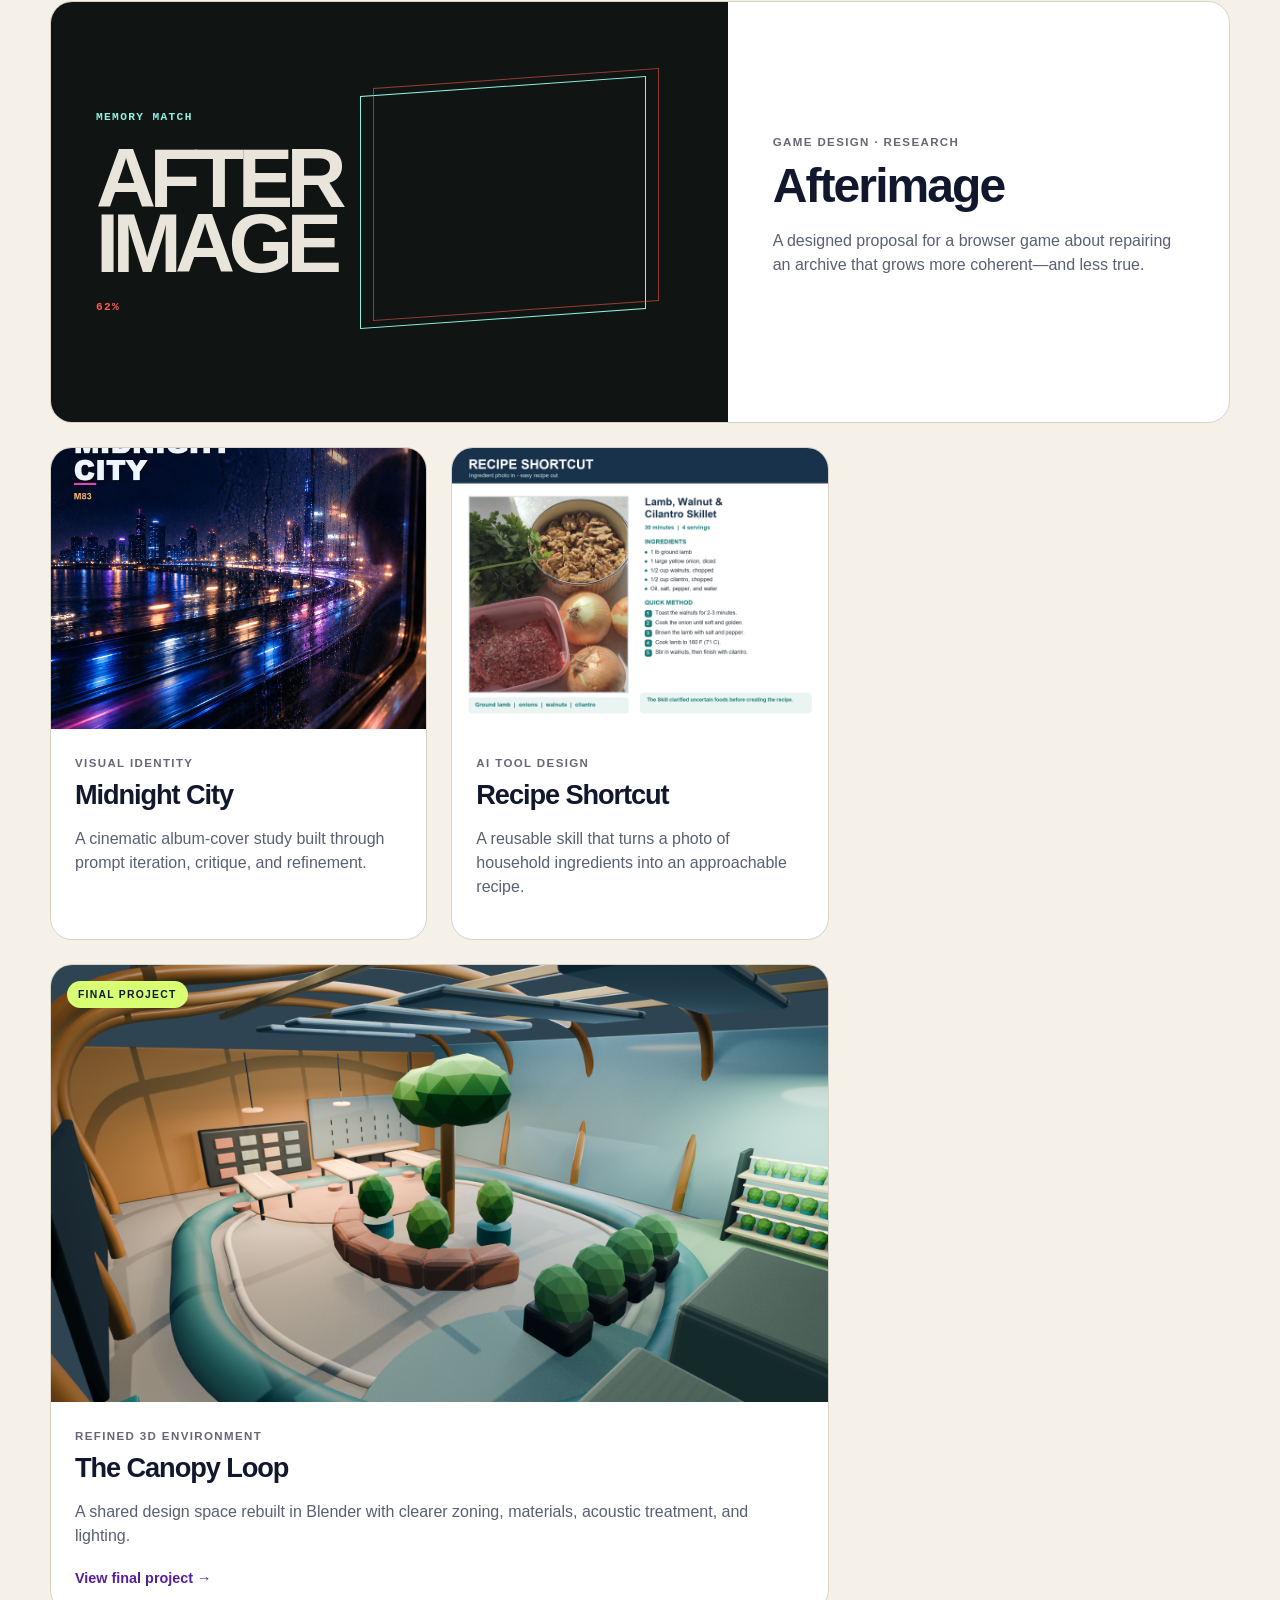
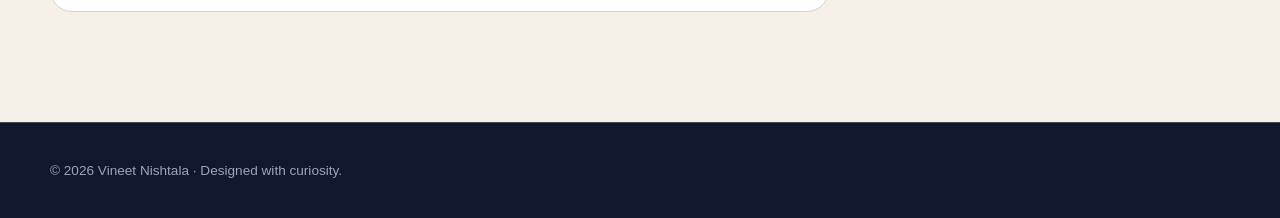
==== commit 2324546e: "Redesign Canopy Loop in Blender" ====
--- a/index.html
+++ b/index.html
@@ -7,5 +7,5 @@
 <a class="card featured-card" href="proposal.html"><div class="proposal-thumb" role="img" aria-label="Afterimage game proposal preview"><span>MEMORY MATCH</span><b>AFTER<br>IMAGE</b><i>62%</i></div><div class="card-body"><span class="tag">Game design · Research</span><h3>Afterimage</h3><p>A designed proposal for a browser game about repairing an archive that grows more coherent—and less true.</p></div></a>
 <a class="card" href="album.html"><img src="assets/album/final-cover.png" alt="Midnight City album cover"><div class="card-body"><span class="tag">Visual identity</span><h3>Midnight City</h3><p>A cinematic album-cover study built through prompt iteration, critique, and refinement.</p></div></a>
 <a class="card" href="recipe.html"><img src="assets/recipe/recipe-shortcut-example.png" alt="Recipe Shortcut example output"><div class="card-body"><span class="tag">AI tool design</span><h3>Recipe Shortcut</h3><p>A reusable skill that turns a photo of household ingredients into an approachable recipe.</p></div></a>
-<a class="card final-project-card" href="environment.html"><div class="card-image-wrap"><img src="assets/environment/overall.png" alt="The Canopy Loop environment"><span class="final-badge">Final project</span></div><div class="card-body"><span class="tag">Refined 3D environment</span><h3>The Canopy Loop</h3><p>A shared design space for making, growing, repairing, and slowing down—now developed as a complete case study.</p><span class="card-link">View final project →</span></div></a>
+<a class="card final-project-card" href="environment.html"><div class="card-image-wrap"><img src="assets/environment/overall-refined.png" alt="The refined Canopy Loop environment"><span class="final-badge">Final project</span></div><div class="card-body"><span class="tag">Refined 3D environment</span><h3>The Canopy Loop</h3><p>A shared design space rebuilt in Blender with clearer zoning, materials, acoustic treatment, and lighting.</p><span class="card-link">View final project →</span></div></a>
 </div></div></section></main><footer class="footer"><div class="wrap">© 2026 Vineet Nishtala · Designed with curiosity.</div></footer><script src="script.js"></script></body></html>
--- a/styles.css
+++ b/styles.css
@@ -104,6 +104,18 @@
 .process-download{margin-top:0}
 .process-download span{color:#aeb8d1}
 .environment-page .footer{background:var(--ink)}
+.before-after{padding:115px 0;border-bottom:1px solid #d4cec4}
+.before-after h2{font-size:clamp(2.4rem,5vw,4.8rem);max-width:900px}
+.comparison-grid{display:grid;grid-template-columns:1fr 1fr;gap:24px}
+.comparison-grid figure{position:relative;margin:0}
+.comparison-grid img{width:100%;display:block;aspect-ratio:16/9;object-fit:cover;border-radius:20px}
+.comparison-grid figcaption{font-size:.9rem;line-height:1.55;color:#5e6574;padding:12px 2px 0}
+.comparison-label{position:absolute;z-index:2;top:14px;left:14px;background:#fff;color:var(--ink);border-radius:999px;padding:8px 12px;text-transform:uppercase;letter-spacing:.12em;font-size:.68rem;font-weight:900}
+.comparison-label.after{background:var(--lime)}
+.change-chips{display:grid;grid-template-columns:repeat(3,1fr);gap:12px;margin-top:40px}
+.change-chips span{background:#fff;border:1px solid #d8d2c8;border-radius:999px;padding:13px 16px;font-size:.85rem}
+.change-chips b{color:#7b36d1;margin-right:8px}
+.download-links{display:flex;gap:20px}
 @media(max-width:800px){.wrap{width:min(100% - 24px,1180px)}
 .navlinks{gap:12px}
 .navlinks a:not(:last-child){display:none}
@@ -132,4 +144,7 @@
 .reflection-section{padding:75px 0 50px}
 .reflection-card,.credit-card{padding:26px}
 .change-list div{grid-template-columns:72px 1fr;gap:14px}
+.before-after{padding:75px 0}
+.comparison-grid,.change-chips{grid-template-columns:1fr}
+.download-links{flex-direction:column;gap:10px}
 }
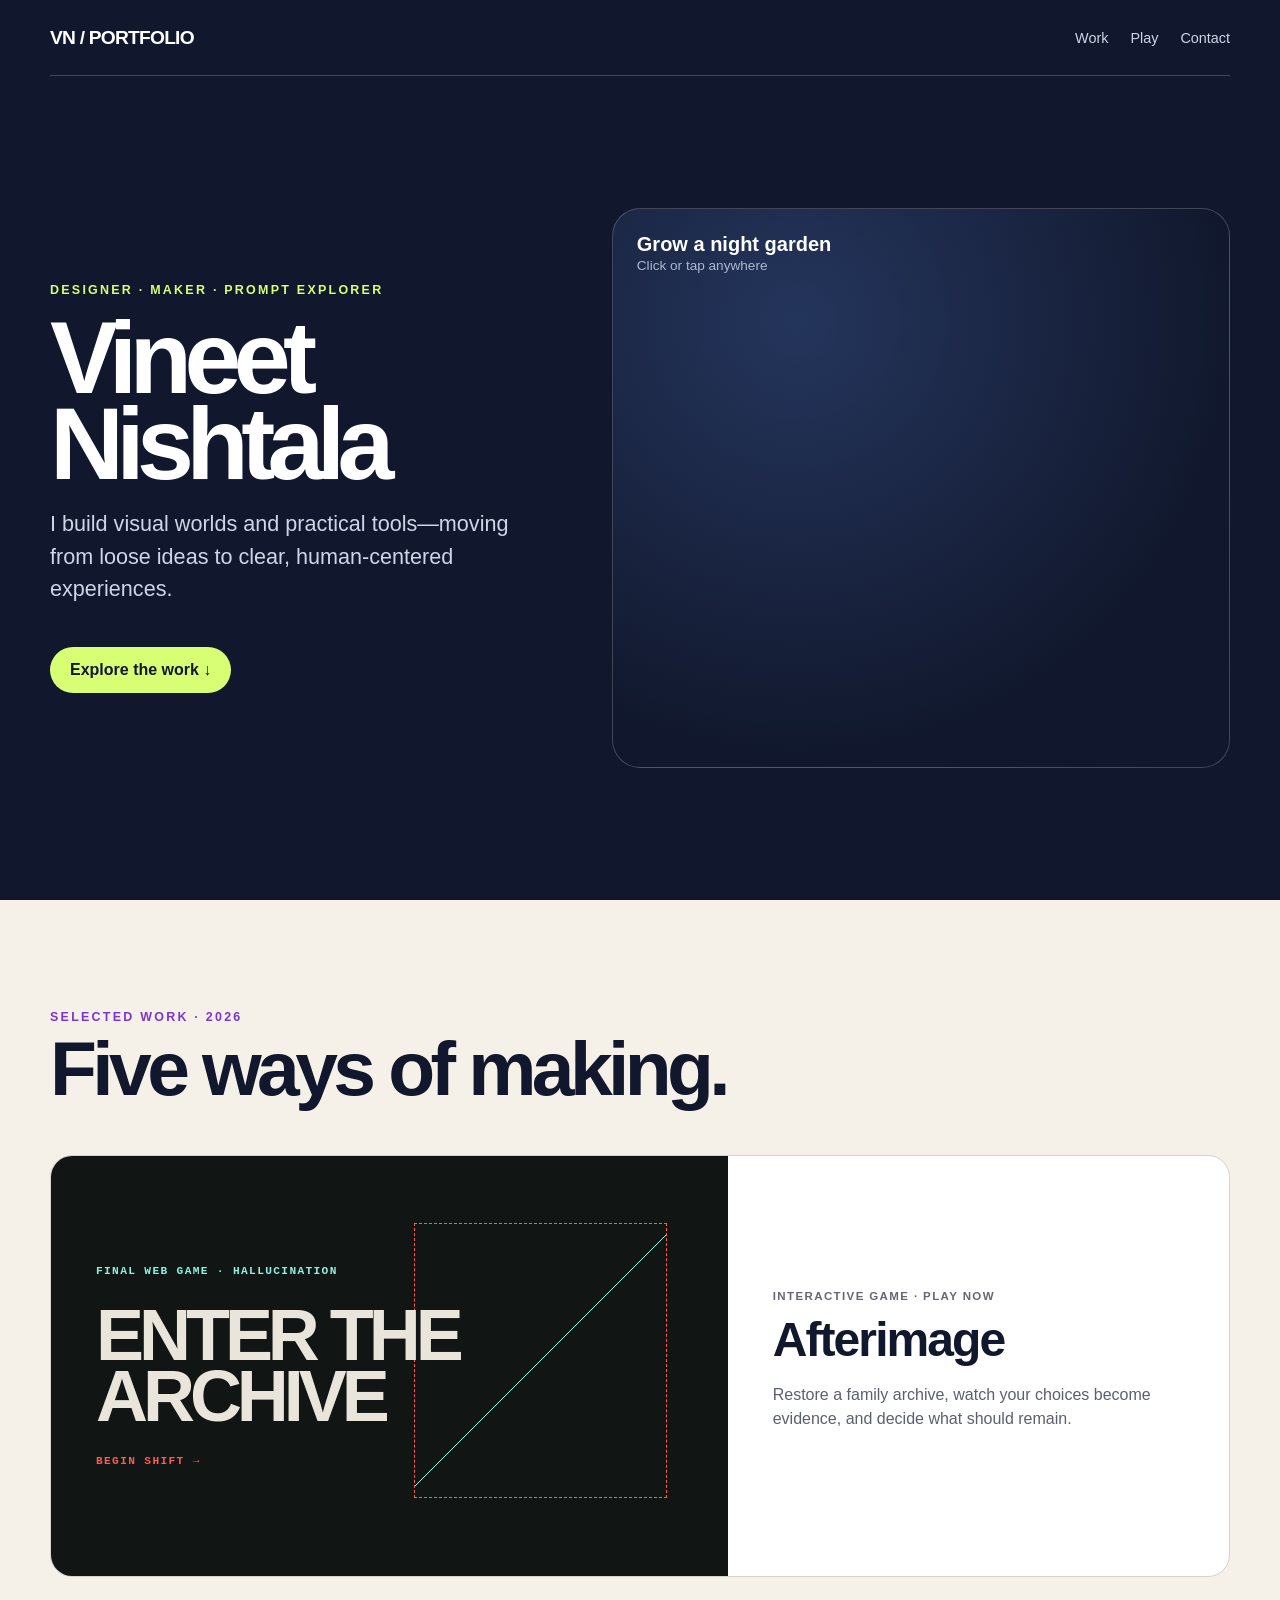
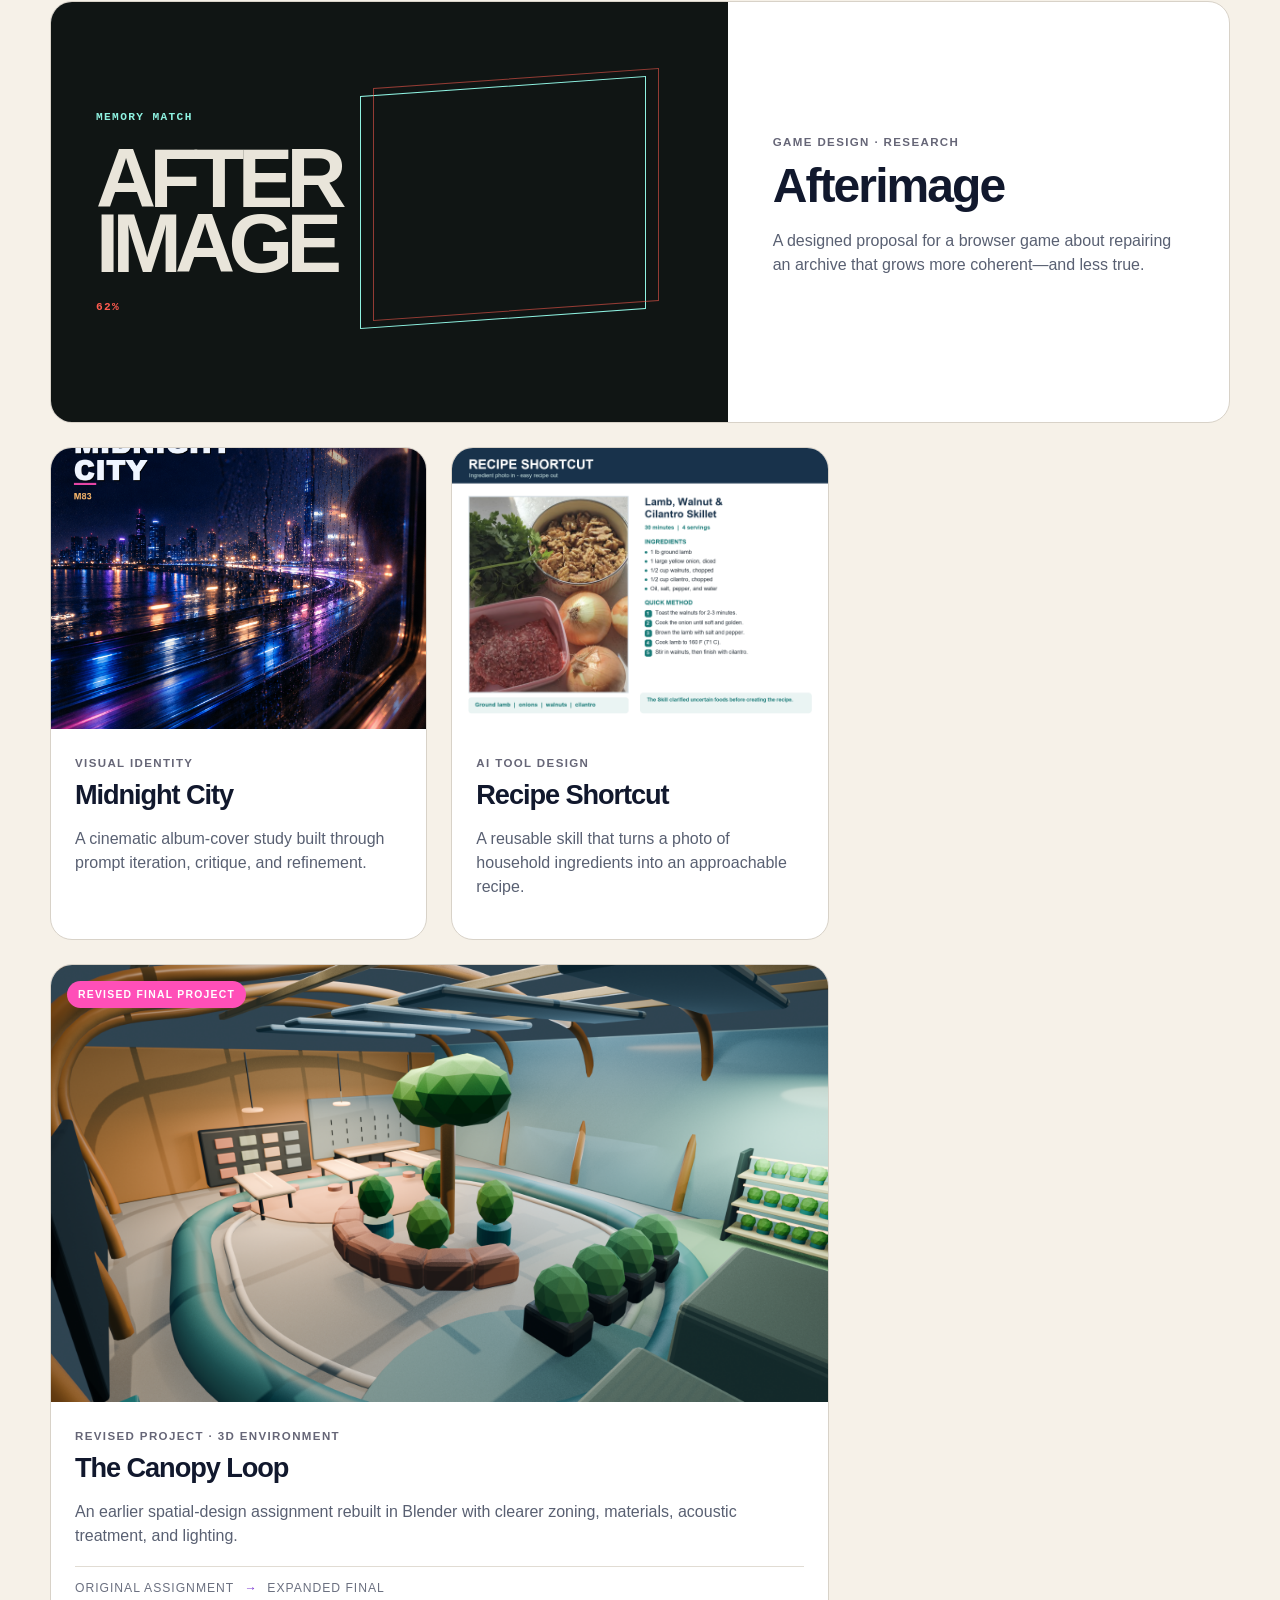
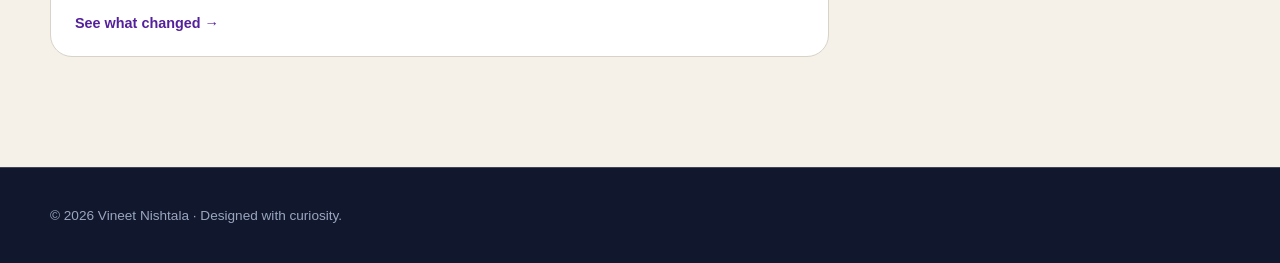
==== commit eb4631df: "Highlight Canopy Loop as revised final project" ====
--- a/index.html
+++ b/index.html
@@ -7,5 +7,5 @@
 <a class="card featured-card" href="proposal.html"><div class="proposal-thumb" role="img" aria-label="Afterimage game proposal preview"><span>MEMORY MATCH</span><b>AFTER<br>IMAGE</b><i>62%</i></div><div class="card-body"><span class="tag">Game design · Research</span><h3>Afterimage</h3><p>A designed proposal for a browser game about repairing an archive that grows more coherent—and less true.</p></div></a>
 <a class="card" href="album.html"><img src="assets/album/final-cover.png" alt="Midnight City album cover"><div class="card-body"><span class="tag">Visual identity</span><h3>Midnight City</h3><p>A cinematic album-cover study built through prompt iteration, critique, and refinement.</p></div></a>
 <a class="card" href="recipe.html"><img src="assets/recipe/recipe-shortcut-example.png" alt="Recipe Shortcut example output"><div class="card-body"><span class="tag">AI tool design</span><h3>Recipe Shortcut</h3><p>A reusable skill that turns a photo of household ingredients into an approachable recipe.</p></div></a>
-<a class="card final-project-card" href="environment.html"><div class="card-image-wrap"><img src="assets/environment/overall-refined.png" alt="The refined Canopy Loop environment"><span class="final-badge">Final project</span></div><div class="card-body"><span class="tag">Refined 3D environment</span><h3>The Canopy Loop</h3><p>A shared design space rebuilt in Blender with clearer zoning, materials, acoustic treatment, and lighting.</p><span class="card-link">View final project →</span></div></a>
+<a class="card final-project-card" href="environment.html"><div class="card-image-wrap"><img src="assets/environment/overall-refined.png" alt="The refined Canopy Loop environment"><span class="final-badge">Revised final project</span></div><div class="card-body"><span class="tag">Revised project · 3D environment</span><h3>The Canopy Loop</h3><p>An earlier spatial-design assignment rebuilt in Blender with clearer zoning, materials, acoustic treatment, and lighting.</p><div class="revision-preview"><span>Original assignment</span><b>→</b><span>Expanded final</span></div><span class="card-link">See what changed →</span></div></a>
 </div></div></section></main><footer class="footer"><div class="wrap">© 2026 Vineet Nishtala · Designed with curiosity.</div></footer><script src="script.js"></script></body></html>
--- a/styles.css
+++ b/styles.css
@@ -58,6 +58,7 @@
 .final-project-card{grid-column:span 8}
 .final-project-card img{aspect-ratio:16/9}
 .card-link{display:inline-block;margin-top:6px;color:#54209b;font-weight:900;font-size:.9rem}
+.revision-preview{display:flex;align-items:center;gap:10px;margin:18px 0 14px;padding-top:14px;border-top:1px solid #e1dcd3;color:#6b7080;font-size:.76rem;text-transform:uppercase;letter-spacing:.08em}.revision-preview b{color:#7b36d1}.final-project-card .final-badge{background:var(--pink);color:#fff}
 .environment-page{--env-blue:#c7ecf0}
 .environment-hero{padding-bottom:54px}
 .hero-summary{display:grid;grid-template-columns:minmax(0,1.3fr) minmax(300px,.7fr);gap:80px;align-items:start}
@@ -104,9 +105,11 @@
 .process-download{margin-top:0}
 .process-download span{color:#aeb8d1}
 .environment-page .footer{background:var(--ink)}
+.revision-jump{display:grid;grid-template-columns:auto 1fr auto;align-items:center;gap:20px;margin-top:34px;padding:17px 20px;border:1px solid var(--line);border-radius:16px;text-decoration:none;background:#ffffff08}.revision-jump span{text-transform:uppercase;letter-spacing:.13em;font-size:.68rem;color:var(--lime);font-weight:900}.revision-jump b{font-size:1rem}.revision-jump i{font-style:normal;color:#aeb8d1;font-size:.85rem}.revision-jump:hover{border-color:var(--lime)}
 .before-after{padding:115px 0;border-bottom:1px solid #d4cec4}
 .before-after h2{font-size:clamp(2.4rem,5vw,4.8rem);max-width:900px}
 .comparison-grid{display:grid;grid-template-columns:1fr 1fr;gap:24px}
+.revision-callout{display:grid;grid-template-columns:180px 1fr;gap:30px;align-items:start;margin-bottom:30px;padding:24px 28px;background:#171e34;color:#fff;border-radius:18px}.revision-callout strong{color:var(--lime);text-transform:uppercase;letter-spacing:.13em;font-size:.76rem}.revision-callout p{margin:0;color:#cfd5e7;font-size:1rem;line-height:1.6}
 .comparison-grid figure{position:relative;margin:0}
 .comparison-grid img{width:100%;display:block;aspect-ratio:16/9;object-fit:cover;border-radius:20px}
 .comparison-grid figcaption{font-size:.9rem;line-height:1.55;color:#5e6574;padding:12px 2px 0}
@@ -147,4 +150,5 @@
 .before-after{padding:75px 0}
 .comparison-grid,.change-chips{grid-template-columns:1fr}
 .download-links{flex-direction:column;gap:10px}
+.revision-jump{grid-template-columns:1fr;gap:7px}.revision-callout{grid-template-columns:1fr;gap:10px}
 }
